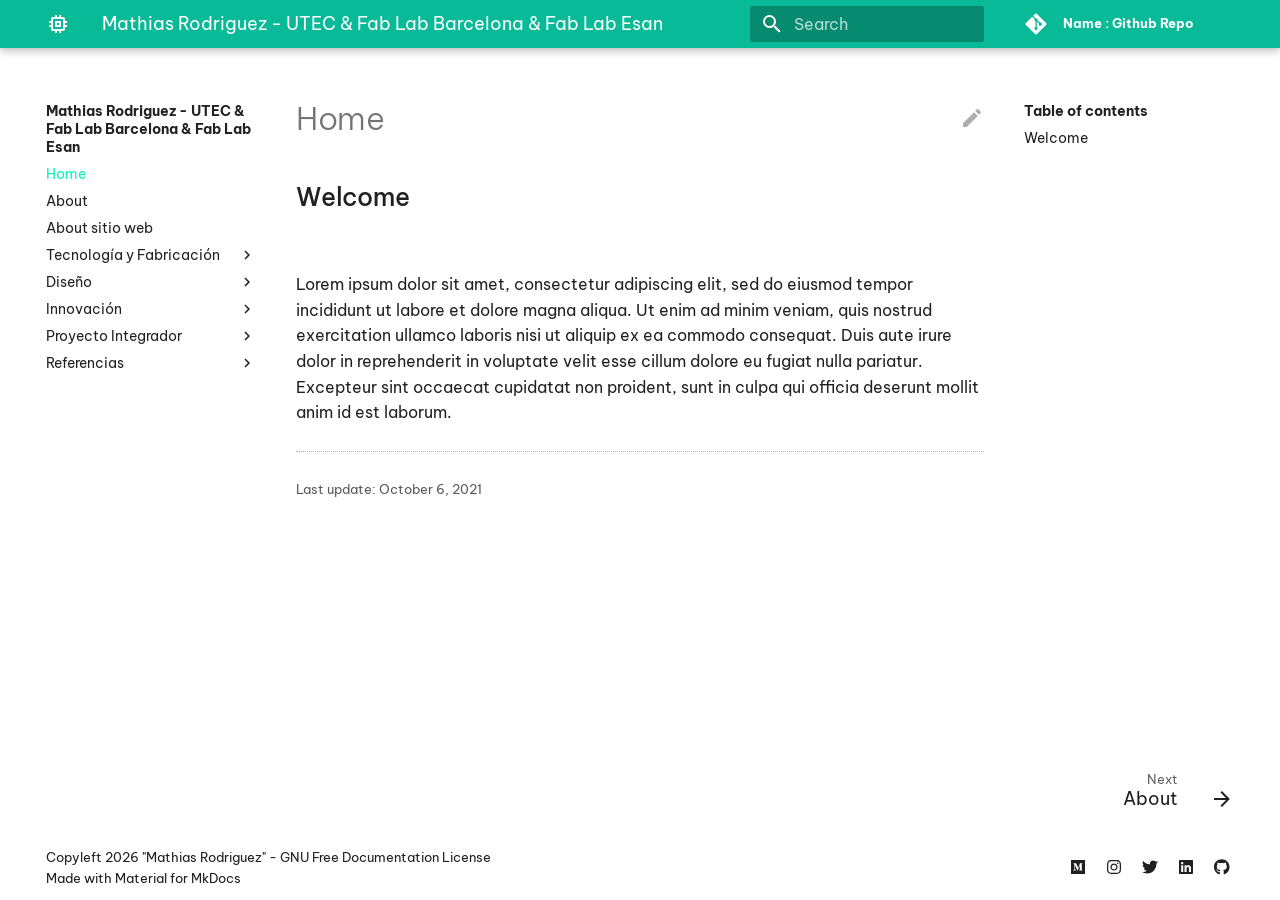
==== index.html @ 7b343b28 "Deployed 54b09b9 with MkDocs version: 1.6.1" ====
<!doctype html>
<html lang="en" class="no-js">
  <head>
    
      <meta charset="utf-8">
      <meta name="viewport" content="width=device-width,initial-scale=1">
      
        <meta name="description" content="Master in Design for Emergent Futures">
      
      
        <link rel="canonical" href="https://mathira.github.io/mathias-rodriguez/">
      
      
        <meta name="author" content="Mathias Rodriguez">
      
      <link rel="shortcut icon" href="images/favicon.svg">
      <meta name="generator" content="mkdocs-1.6.1, mkdocs-material-5.5.11">
    
    
      
        <title>Mathias Rodriguez - UTEC & Fab Lab Barcelona & Fab Lab Esan</title>
      
    
    
      <link rel="stylesheet" href="assets/stylesheets/main.860688db.min.css">
      
        <link rel="stylesheet" href="assets/stylesheets/palette.943997b5.min.css">
      
      
        
        
        <meta name="theme-color" content="">
      
    
    
    
      
        <link href="https://fonts.gstatic.com" rel="preconnect" crossorigin>
        <link rel="stylesheet" href="https://fonts.googleapis.com/css?family=Be+Vietnam:300,400,400i,700%7CCutive+Mono&display=fallback">
        <style>body,input{font-family:"Be Vietnam",-apple-system,BlinkMacSystemFont,Helvetica,Arial,sans-serif}code,kbd,pre{font-family:"Cutive Mono",SFMono-Regular,Consolas,Menlo,monospace}</style>
      
    
    
    
      <link rel="stylesheet" href="stylesheets/extra.css">
    
      <link rel="stylesheet" href="https://unpkg.com/material-components-web@latest/dist/material-components-web.min.css">
    
    
      
    
    
  </head>
  
  
    
    
    
    <body dir="ltr" data-md-color-scheme="" data-md-color-primary="custom" data-md-color-accent="purple">
  
    
    <input class="md-toggle" data-md-toggle="drawer" type="checkbox" id="__drawer" autocomplete="off">
    <input class="md-toggle" data-md-toggle="search" type="checkbox" id="__search" autocomplete="off">
    <label class="md-overlay" for="__drawer"></label>
    <div data-md-component="skip">
      
        
        <a href="#welcome" class="md-skip">
          Skip to content
        </a>
      
    </div>
    <div data-md-component="announce">
      
    </div>
    
      <header class="md-header" data-md-component="header">
  <nav class="md-header-nav md-grid" aria-label="Header">
    <a href="https://mathira.github.io/mathias-rodriguez/" title="Mathias Rodriguez - UTEC & Fab Lab Barcelona & Fab Lab Esan" class="md-header-nav__button md-logo" aria-label="Mathias Rodriguez - UTEC & Fab Lab Barcelona & Fab Lab Esan">
      
  
  <svg xmlns="http://www.w3.org/2000/svg" viewBox="0 0 24 24"><path d="M17 17H7V7h10m4 4V9h-2V7a2 2 0 00-2-2h-2V3h-2v2h-2V3H9v2H7c-1.11 0-2 .89-2 2v2H3v2h2v2H3v2h2v2a2 2 0 002 2h2v2h2v-2h2v2h2v-2h2a2 2 0 002-2v-2h2v-2h-2v-2m-6 2h-2v-2h2m2-2H9v6h6V9z"/></svg>

    </a>
    <label class="md-header-nav__button md-icon" for="__drawer">
      <svg xmlns="http://www.w3.org/2000/svg" viewBox="0 0 24 24"><path d="M3 6h18v2H3V6m0 5h18v2H3v-2m0 5h18v2H3v-2z"/></svg>
    </label>
    <div class="md-header-nav__title" data-md-component="header-title">
      
        <div class="md-header-nav__ellipsis">
          <span class="md-header-nav__topic md-ellipsis">
            Mathias Rodriguez - UTEC & Fab Lab Barcelona & Fab Lab Esan
          </span>
          <span class="md-header-nav__topic md-ellipsis">
            
              Home
            
          </span>
        </div>
      
    </div>
    
      <label class="md-header-nav__button md-icon" for="__search">
        <svg xmlns="http://www.w3.org/2000/svg" viewBox="0 0 24 24"><path d="M9.5 3A6.5 6.5 0 0116 9.5c0 1.61-.59 3.09-1.56 4.23l.27.27h.79l5 5-1.5 1.5-5-5v-.79l-.27-.27A6.516 6.516 0 019.5 16 6.5 6.5 0 013 9.5 6.5 6.5 0 019.5 3m0 2C7 5 5 7 5 9.5S7 14 9.5 14 14 12 14 9.5 12 5 9.5 5z"/></svg>
      </label>
      
<div class="md-search" data-md-component="search" role="dialog">
  <label class="md-search__overlay" for="__search"></label>
  <div class="md-search__inner" role="search">
    <form class="md-search__form" name="search">
      <input type="text" class="md-search__input" name="query" aria-label="Search" placeholder="Search" autocapitalize="off" autocorrect="off" autocomplete="off" spellcheck="false" data-md-component="search-query" data-md-state="active">
      <label class="md-search__icon md-icon" for="__search">
        <svg xmlns="http://www.w3.org/2000/svg" viewBox="0 0 24 24"><path d="M9.5 3A6.5 6.5 0 0116 9.5c0 1.61-.59 3.09-1.56 4.23l.27.27h.79l5 5-1.5 1.5-5-5v-.79l-.27-.27A6.516 6.516 0 019.5 16 6.5 6.5 0 013 9.5 6.5 6.5 0 019.5 3m0 2C7 5 5 7 5 9.5S7 14 9.5 14 14 12 14 9.5 12 5 9.5 5z"/></svg>
        <svg xmlns="http://www.w3.org/2000/svg" viewBox="0 0 24 24"><path d="M20 11v2H8l5.5 5.5-1.42 1.42L4.16 12l7.92-7.92L13.5 5.5 8 11h12z"/></svg>
      </label>
      <button type="reset" class="md-search__icon md-icon" aria-label="Clear" data-md-component="search-reset" tabindex="-1">
        <svg xmlns="http://www.w3.org/2000/svg" viewBox="0 0 24 24"><path d="M19 6.41L17.59 5 12 10.59 6.41 5 5 6.41 10.59 12 5 17.59 6.41 19 12 13.41 17.59 19 19 17.59 13.41 12 19 6.41z"/></svg>
      </button>
    </form>
    <div class="md-search__output">
      <div class="md-search__scrollwrap" data-md-scrollfix>
        <div class="md-search-result" data-md-component="search-result">
          <div class="md-search-result__meta">
            Initializing search
          </div>
          <ol class="md-search-result__list"></ol>
        </div>
      </div>
    </div>
  </div>
</div>
    
    
      <div class="md-header-nav__source">
        
<a href="https://github.com/mathira/mathias-rodriguez" title="Go to repository" class="md-source">
  <div class="md-source__icon md-icon">
    
    <svg xmlns="http://www.w3.org/2000/svg" viewBox="0 0 448 512"><path d="M439.55 236.05L244 40.45a28.87 28.87 0 00-40.81 0l-40.66 40.63 51.52 51.52c27.06-9.14 52.68 16.77 43.39 43.68l49.66 49.66c34.23-11.8 61.18 31 35.47 56.69-26.49 26.49-70.21-2.87-56-37.34L240.22 199v121.85c25.3 12.54 22.26 41.85 9.08 55a34.34 34.34 0 01-48.55 0c-17.57-17.6-11.07-46.91 11.25-56v-123c-20.8-8.51-24.6-30.74-18.64-45L142.57 101 8.45 235.14a28.86 28.86 0 000 40.81l195.61 195.6a28.86 28.86 0 0040.8 0l194.69-194.69a28.86 28.86 0 000-40.81z"/></svg>
  </div>
  <div class="md-source__repository">
    Name : Github Repo
  </div>
</a>
      </div>
    
  </nav>
</header>
    
    <div class="md-container" data-md-component="container">
      
        
      
      
        
      
      <main class="md-main" data-md-component="main">
        <div class="md-main__inner md-grid">
          
            
              <div class="md-sidebar md-sidebar--primary" data-md-component="navigation">
                <div class="md-sidebar__scrollwrap">
                  <div class="md-sidebar__inner">
                    <nav class="md-nav md-nav--primary" aria-label="Navigation" data-md-level="0">
  <label class="md-nav__title" for="__drawer">
    <a href="https://mathira.github.io/mathias-rodriguez/" title="Mathias Rodriguez - UTEC & Fab Lab Barcelona & Fab Lab Esan" class="md-nav__button md-logo" aria-label="Mathias Rodriguez - UTEC & Fab Lab Barcelona & Fab Lab Esan">
      
  
  <svg xmlns="http://www.w3.org/2000/svg" viewBox="0 0 24 24"><path d="M17 17H7V7h10m4 4V9h-2V7a2 2 0 00-2-2h-2V3h-2v2h-2V3H9v2H7c-1.11 0-2 .89-2 2v2H3v2h2v2H3v2h2v2a2 2 0 002 2h2v2h2v-2h2v2h2v-2h2a2 2 0 002-2v-2h2v-2h-2v-2m-6 2h-2v-2h2m2-2H9v6h6V9z"/></svg>

    </a>
    Mathias Rodriguez - UTEC & Fab Lab Barcelona & Fab Lab Esan
  </label>
  
    <div class="md-nav__source">
      
<a href="https://github.com/mathira/mathias-rodriguez" title="Go to repository" class="md-source">
  <div class="md-source__icon md-icon">
    
    <svg xmlns="http://www.w3.org/2000/svg" viewBox="0 0 448 512"><path d="M439.55 236.05L244 40.45a28.87 28.87 0 00-40.81 0l-40.66 40.63 51.52 51.52c27.06-9.14 52.68 16.77 43.39 43.68l49.66 49.66c34.23-11.8 61.18 31 35.47 56.69-26.49 26.49-70.21-2.87-56-37.34L240.22 199v121.85c25.3 12.54 22.26 41.85 9.08 55a34.34 34.34 0 01-48.55 0c-17.57-17.6-11.07-46.91 11.25-56v-123c-20.8-8.51-24.6-30.74-18.64-45L142.57 101 8.45 235.14a28.86 28.86 0 000 40.81l195.61 195.6a28.86 28.86 0 0040.8 0l194.69-194.69a28.86 28.86 0 000-40.81z"/></svg>
  </div>
  <div class="md-source__repository">
    Name : Github Repo
  </div>
</a>
    </div>
  
  <ul class="md-nav__list" data-md-scrollfix>
    
      
      
      

  


  <li class="md-nav__item md-nav__item--active">
    
    <input class="md-nav__toggle md-toggle" data-md-toggle="toc" type="checkbox" id="__toc">
    
    
      <label class="md-nav__link md-nav__link--active" for="__toc">
        Home
        <span class="md-nav__icon md-icon"></span>
      </label>
    
    <a href="." title="Home" class="md-nav__link md-nav__link--active">
      Home
    </a>
    
      
<nav class="md-nav md-nav--secondary" aria-label="Table of contents">
  
  
  
    <label class="md-nav__title" for="__toc">
      <span class="md-nav__icon md-icon"></span>
      Table of contents
    </label>
    <ul class="md-nav__list" data-md-scrollfix>
      
        <li class="md-nav__item">
  <a href="#welcome" class="md-nav__link">
    Welcome
  </a>
  
</li>
      
    </ul>
  
</nav>
    
  </li>

    
      
      
      


  <li class="md-nav__item">
    <a href="about/me/" title="About" class="md-nav__link">
      About
    </a>
  </li>

    
      
      
      


  <li class="md-nav__item">
    <a href="about%20sitio%20web/sitio%20web-mt01/" title="About sitio web" class="md-nav__link">
      About sitio web
    </a>
  </li>

    
      
      
      


  <li class="md-nav__item md-nav__item--nested">
    
      <input class="md-nav__toggle md-toggle" data-md-toggle="nav-4" type="checkbox" id="nav-4">
    
    <label class="md-nav__link" for="nav-4">
      Tecnología y Fabricación
      <span class="md-nav__icon md-icon"></span>
    </label>
    <nav class="md-nav" aria-label="Tecnología y Fabricación" data-md-level="1">
      <label class="md-nav__title" for="nav-4">
        <span class="md-nav__icon md-icon"></span>
        Tecnología y Fabricación
      </label>
      <ul class="md-nav__list" data-md-scrollfix>
        
        
          
          
          


  <li class="md-nav__item">
    <a href="tecnicos/mt02-03/" title="Bloque 1 MT02-MT03" class="md-nav__link">
      Bloque 1 MT02-MT03
    </a>
  </li>

        
      </ul>
    </nav>
  </li>

    
      
      
      


  <li class="md-nav__item md-nav__item--nested">
    
      <input class="md-nav__toggle md-toggle" data-md-toggle="nav-5" type="checkbox" id="nav-5">
    
    <label class="md-nav__link" for="nav-5">
      Diseño
      <span class="md-nav__icon md-icon"></span>
    </label>
    <nav class="md-nav" aria-label="Diseño" data-md-level="1">
      <label class="md-nav__title" for="nav-5">
        <span class="md-nav__icon md-icon"></span>
        Diseño
      </label>
      <ul class="md-nav__list" data-md-scrollfix>
        
        
          
          
          


  <li class="md-nav__item">
    <a href="diseno/md01/" title="Bloque 1 MD01" class="md-nav__link">
      Bloque 1 MD01
    </a>
  </li>

        
      </ul>
    </nav>
  </li>

    
      
      
      


  <li class="md-nav__item md-nav__item--nested">
    
      <input class="md-nav__toggle md-toggle" data-md-toggle="nav-6" type="checkbox" id="nav-6">
    
    <label class="md-nav__link" for="nav-6">
      Innovación
      <span class="md-nav__icon md-icon"></span>
    </label>
    <nav class="md-nav" aria-label="Innovación" data-md-level="1">
      <label class="md-nav__title" for="nav-6">
        <span class="md-nav__icon md-icon"></span>
        Innovación
      </label>
      <ul class="md-nav__list" data-md-scrollfix>
        
        
          
          
          


  <li class="md-nav__item">
    <a href="innovacion/mi01/" title="Bloque 1 MI01" class="md-nav__link">
      Bloque 1 MI01
    </a>
  </li>

        
      </ul>
    </nav>
  </li>

    
      
      
      


  <li class="md-nav__item md-nav__item--nested">
    
      <input class="md-nav__toggle md-toggle" data-md-toggle="nav-7" type="checkbox" id="nav-7">
    
    <label class="md-nav__link" for="nav-7">
      Proyecto Integrador
      <span class="md-nav__icon md-icon"></span>
    </label>
    <nav class="md-nav" aria-label="Proyecto Integrador" data-md-level="1">
      <label class="md-nav__title" for="nav-7">
        <span class="md-nav__icon md-icon"></span>
        Proyecto Integrador
      </label>
      <ul class="md-nav__list" data-md-scrollfix>
        
        
          
          
          


  <li class="md-nav__item">
    <a href="proyecto/proyecto/" title="Ideas Iniciales" class="md-nav__link">
      Ideas Iniciales
    </a>
  </li>

        
      </ul>
    </nav>
  </li>

    
      
      
      


  <li class="md-nav__item md-nav__item--nested">
    
      <input class="md-nav__toggle md-toggle" data-md-toggle="nav-8" type="checkbox" id="nav-8">
    
    <label class="md-nav__link" for="nav-8">
      Referencias
      <span class="md-nav__icon md-icon"></span>
    </label>
    <nav class="md-nav" aria-label="Referencias" data-md-level="1">
      <label class="md-nav__title" for="nav-8">
        <span class="md-nav__icon md-icon"></span>
        Referencias
      </label>
      <ul class="md-nav__list" data-md-scrollfix>
        
        
          
          
          


  <li class="md-nav__item">
    <a href="ref/web/" title="web" class="md-nav__link">
      web
    </a>
  </li>

        
      </ul>
    </nav>
  </li>

    
  </ul>
</nav>
                  </div>
                </div>
              </div>
            
            
              <div class="md-sidebar md-sidebar--secondary" data-md-component="toc">
                <div class="md-sidebar__scrollwrap">
                  <div class="md-sidebar__inner">
                    
<nav class="md-nav md-nav--secondary" aria-label="Table of contents">
  
  
  
    <label class="md-nav__title" for="__toc">
      <span class="md-nav__icon md-icon"></span>
      Table of contents
    </label>
    <ul class="md-nav__list" data-md-scrollfix>
      
        <li class="md-nav__item">
  <a href="#welcome" class="md-nav__link">
    Welcome
  </a>
  
</li>
      
    </ul>
  
</nav>
                  </div>
                </div>
              </div>
            
          
          <div class="md-content">
            <article class="md-content__inner md-typeset">
              
                
                  <a href="https://github.com/mathira/mathias-rodriguez/edit/master/docs/index.md" title="Edit this page" class="md-content__button md-icon">
                    <svg xmlns="http://www.w3.org/2000/svg" viewBox="0 0 24 24"><path d="M20.71 7.04c.39-.39.39-1.04 0-1.41l-2.34-2.34c-.37-.39-1.02-.39-1.41 0l-1.84 1.83 3.75 3.75M3 17.25V21h3.75L17.81 9.93l-3.75-3.75L3 17.25z"/></svg>
                  </a>
                
                
                  
                
                
                  <h1>Home</h1>
                
                <h2 id="welcome">Welcome<a class="headerlink" href="#welcome" title="Permanent link">&para;</a></h2>
<p><img alt="" src="../images/perezoso.jpg" /></p>
<p>Lorem ipsum dolor sit amet, consectetur adipiscing elit, sed do eiusmod tempor incididunt ut labore et dolore magna aliqua. Ut enim ad minim veniam, quis nostrud exercitation ullamco laboris nisi ut aliquip ex ea commodo consequat. Duis aute irure dolor in reprehenderit in voluptate velit esse cillum dolore eu fugiat nulla pariatur. Excepteur sint occaecat cupidatat non proident, sunt in culpa qui officia deserunt mollit anim id est laborum.</p>
                
                  
                    

<hr>
<div class="md-source-date">
  <small>
    
      Last update: <span class="git-revision-date-localized-plugin git-revision-date-localized-plugin-date" title="October 6, 2021 10:36:14 UTC">October 6, 2021</span>
    
  </small>
</div>
                  
                
              
              
                


              
            </article>
          </div>
        </div>
      </main>
      
        
<footer class="md-footer">
  
    <div class="md-footer-nav">
      <nav class="md-footer-nav__inner md-grid" aria-label="Footer">
        
        
          <a href="about/me/" title="About" class="md-footer-nav__link md-footer-nav__link--next" rel="next">
            <div class="md-footer-nav__title">
              <div class="md-ellipsis">
                <span class="md-footer-nav__direction">
                  Next
                </span>
                About
              </div>
            </div>
            <div class="md-footer-nav__button md-icon">
              <svg xmlns="http://www.w3.org/2000/svg" viewBox="0 0 24 24"><path d="M4 11v2h12l-5.5 5.5 1.42 1.42L19.84 12l-7.92-7.92L10.5 5.5 16 11H4z"/></svg>
            </div>
          </a>
        
      </nav>
    </div>
  
  <div class="md-footer-meta md-typeset">
    <div class="md-footer-meta__inner md-grid">
      <div class="md-footer-copyright">
        
          <div class="md-footer-copyright__highlight">
            Copyleft 2026 "Mathias Rodriguez" - GNU Free Documentation License
          </div>
        
        Made with
        <a href="https://squidfunk.github.io/mkdocs-material/" target="_blank" rel="noopener">
          Material for MkDocs
        </a>
      </div>
      
  <div class="md-footer-social">
    
      
      
        
        
      
      <a href="https://medium.com/" target="_blank" rel="noopener" title="medium.com" class="md-footer-social__link">
        <svg xmlns="http://www.w3.org/2000/svg" viewBox="0 0 448 512"><path d="M0 32v448h448V32H0zm372.2 106.1l-24 23c-2.1 1.6-3.1 4.2-2.7 6.7v169.3c-.4 2.6.6 5.2 2.7 6.7l23.5 23v5.1h-118V367l24.3-23.6c2.4-2.4 2.4-3.1 2.4-6.7V199.8l-67.6 171.6h-9.1L125 199.8v115c-.7 4.8 1 9.7 4.4 13.2l31.6 38.3v5.1H71.2v-5.1l31.6-38.3c3.4-3.5 4.9-8.4 4.1-13.2v-133c.4-3.7-1-7.3-3.8-9.8L75 138.1V133h87.3l67.4 148L289 133.1h83.2v5z"/></svg>
      </a>
    
      
      
        
        
      
      <a href="https://instagram.com/" target="_blank" rel="noopener" title="instagram.com" class="md-footer-social__link">
        <svg xmlns="http://www.w3.org/2000/svg" viewBox="0 0 448 512"><path d="M224.1 141c-63.6 0-114.9 51.3-114.9 114.9s51.3 114.9 114.9 114.9S339 319.5 339 255.9 287.7 141 224.1 141zm0 189.6c-41.1 0-74.7-33.5-74.7-74.7s33.5-74.7 74.7-74.7 74.7 33.5 74.7 74.7-33.6 74.7-74.7 74.7zm146.4-194.3c0 14.9-12 26.8-26.8 26.8-14.9 0-26.8-12-26.8-26.8s12-26.8 26.8-26.8 26.8 12 26.8 26.8zm76.1 27.2c-1.7-35.9-9.9-67.7-36.2-93.9-26.2-26.2-58-34.4-93.9-36.2-37-2.1-147.9-2.1-184.9 0-35.8 1.7-67.6 9.9-93.9 36.1s-34.4 58-36.2 93.9c-2.1 37-2.1 147.9 0 184.9 1.7 35.9 9.9 67.7 36.2 93.9s58 34.4 93.9 36.2c37 2.1 147.9 2.1 184.9 0 35.9-1.7 67.7-9.9 93.9-36.2 26.2-26.2 34.4-58 36.2-93.9 2.1-37 2.1-147.8 0-184.8zM398.8 388c-7.8 19.6-22.9 34.7-42.6 42.6-29.5 11.7-99.5 9-132.1 9s-102.7 2.6-132.1-9c-19.6-7.8-34.7-22.9-42.6-42.6-11.7-29.5-9-99.5-9-132.1s-2.6-102.7 9-132.1c7.8-19.6 22.9-34.7 42.6-42.6 29.5-11.7 99.5-9 132.1-9s102.7-2.6 132.1 9c19.6 7.8 34.7 22.9 42.6 42.6 11.7 29.5 9 99.5 9 132.1s2.7 102.7-9 132.1z"/></svg>
      </a>
    
      
      
        
        
      
      <a href="https://twitter.com/" target="_blank" rel="noopener" title="twitter.com" class="md-footer-social__link">
        <svg xmlns="http://www.w3.org/2000/svg" viewBox="0 0 512 512"><path d="M459.37 151.716c.325 4.548.325 9.097.325 13.645 0 138.72-105.583 298.558-298.558 298.558-59.452 0-114.68-17.219-161.137-47.106 8.447.974 16.568 1.299 25.34 1.299 49.055 0 94.213-16.568 130.274-44.832-46.132-.975-84.792-31.188-98.112-72.772 6.498.974 12.995 1.624 19.818 1.624 9.421 0 18.843-1.3 27.614-3.573-48.081-9.747-84.143-51.98-84.143-102.985v-1.299c13.969 7.797 30.214 12.67 47.431 13.319-28.264-18.843-46.781-51.005-46.781-87.391 0-19.492 5.197-37.36 14.294-52.954 51.655 63.675 129.3 105.258 216.365 109.807-1.624-7.797-2.599-15.918-2.599-24.04 0-57.828 46.782-104.934 104.934-104.934 30.213 0 57.502 12.67 76.67 33.137 23.715-4.548 46.456-13.32 66.599-25.34-7.798 24.366-24.366 44.833-46.132 57.827 21.117-2.273 41.584-8.122 60.426-16.243-14.292 20.791-32.161 39.308-52.628 54.253z"/></svg>
      </a>
    
      
      
        
        
      
      <a href="https://www.linkedin.com/in/" target="_blank" rel="noopener" title="www.linkedin.com" class="md-footer-social__link">
        <svg xmlns="http://www.w3.org/2000/svg" viewBox="0 0 448 512"><path d="M416 32H31.9C14.3 32 0 46.5 0 64.3v383.4C0 465.5 14.3 480 31.9 480H416c17.6 0 32-14.5 32-32.3V64.3c0-17.8-14.4-32.3-32-32.3zM135.4 416H69V202.2h66.5V416zm-33.2-243c-21.3 0-38.5-17.3-38.5-38.5S80.9 96 102.2 96c21.2 0 38.5 17.3 38.5 38.5 0 21.3-17.2 38.5-38.5 38.5zm282.1 243h-66.4V312c0-24.8-.5-56.7-34.5-56.7-34.6 0-39.9 27-39.9 54.9V416h-66.4V202.2h63.7v29.2h.9c8.9-16.8 30.6-34.5 62.9-34.5 67.2 0 79.7 44.3 79.7 101.9V416z"/></svg>
      </a>
    
      
      
        
        
      
      <a href="https://github.com/" target="_blank" rel="noopener" title="github.com" class="md-footer-social__link">
        <svg xmlns="http://www.w3.org/2000/svg" viewBox="0 0 496 512"><path d="M165.9 397.4c0 2-2.3 3.6-5.2 3.6-3.3.3-5.6-1.3-5.6-3.6 0-2 2.3-3.6 5.2-3.6 3-.3 5.6 1.3 5.6 3.6zm-31.1-4.5c-.7 2 1.3 4.3 4.3 4.9 2.6 1 5.6 0 6.2-2s-1.3-4.3-4.3-5.2c-2.6-.7-5.5.3-6.2 2.3zm44.2-1.7c-2.9.7-4.9 2.6-4.6 4.9.3 2 2.9 3.3 5.9 2.6 2.9-.7 4.9-2.6 4.6-4.6-.3-1.9-3-3.2-5.9-2.9zM244.8 8C106.1 8 0 113.3 0 252c0 110.9 69.8 205.8 169.5 239.2 12.8 2.3 17.3-5.6 17.3-12.1 0-6.2-.3-40.4-.3-61.4 0 0-70 15-84.7-29.8 0 0-11.4-29.1-27.8-36.6 0 0-22.9-15.7 1.6-15.4 0 0 24.9 2 38.6 25.8 21.9 38.6 58.6 27.5 72.9 20.9 2.3-16 8.8-27.1 16-33.7-55.9-6.2-112.3-14.3-112.3-110.5 0-27.5 7.6-41.3 23.6-58.9-2.6-6.5-11.1-33.3 2.6-67.9 20.9-6.5 69 27 69 27 20-5.6 41.5-8.5 62.8-8.5s42.8 2.9 62.8 8.5c0 0 48.1-33.6 69-27 13.7 34.7 5.2 61.4 2.6 67.9 16 17.7 25.8 31.5 25.8 58.9 0 96.5-58.9 104.2-114.8 110.5 9.2 7.9 17 22.9 17 46.4 0 33.7-.3 75.4-.3 83.6 0 6.5 4.6 14.4 17.3 12.1C428.2 457.8 496 362.9 496 252 496 113.3 383.5 8 244.8 8zM97.2 352.9c-1.3 1-1 3.3.7 5.2 1.6 1.6 3.9 2.3 5.2 1 1.3-1 1-3.3-.7-5.2-1.6-1.6-3.9-2.3-5.2-1zm-10.8-8.1c-.7 1.3.3 2.9 2.3 3.9 1.6 1 3.6.7 4.3-.7.7-1.3-.3-2.9-2.3-3.9-2-.6-3.6-.3-4.3.7zm32.4 35.6c-1.6 1.3-1 4.3 1.3 6.2 2.3 2.3 5.2 2.6 6.5 1 1.3-1.3.7-4.3-1.3-6.2-2.2-2.3-5.2-2.6-6.5-1zm-11.4-14.7c-1.6 1-1.6 3.6 0 5.9 1.6 2.3 4.3 3.3 5.6 2.3 1.6-1.3 1.6-3.9 0-6.2-1.4-2.3-4-3.3-5.6-2z"/></svg>
      </a>
    
  </div>

    </div>
  </div>
</footer>
      
    </div>
    
      <script src="assets/javascripts/vendor.df0def68.min.js"></script>
      <script src="assets/javascripts/bundle.ba57d267.min.js"></script><script id="__lang" type="application/json">{"clipboard.copied": "Copied to clipboard", "clipboard.copy": "Copy to clipboard", "search.config.lang": "en", "search.config.pipeline": "trimmer, stopWordFilter", "search.config.separator": "[\\s\\-]+", "search.result.none": "No matching documents", "search.result.one": "1 matching document", "search.result.other": "# matching documents", "search.result.placeholder": "Type to start searching"}</script>
      
      <script>
        app = initialize({
          base: ".",
          features: ["instant", "navigation.expand", "navigation.indexes", "navigation.instant", "navigation.tabs", "navigation.tabs.sticky", "navigation.top", "navigation.tracking"],
          search: Object.assign({
            worker: "assets/javascripts/worker/search.5eca75d3.min.js"
          }, typeof search !== "undefined" && search)
        })
      </script>
      
    
  </body>
</html>
---- assets/stylesheets/main.860688db.min.css ----
html{box-sizing:border-box}*,*::before,*::after{box-sizing:inherit}html{-webkit-text-size-adjust:none;-moz-text-size-adjust:none;-ms-text-size-adjust:none;text-size-adjust:none}body{margin:0}hr{box-sizing:content-box;overflow:visible}a,button,label,input{-webkit-tap-highlight-color:transparent}a{color:inherit;text-decoration:none}small{font-size:80%}sub,sup{line-height:1em}img{border-style:none}table{border-collapse:separate;border-spacing:0}td,th{font-weight:normal;vertical-align:top}button{margin:0;padding:0;font-size:inherit;background:transparent;border:0}input{border:0;outline:none}:root{--md-default-fg-color: hsla(0, 0%, 0%, 0.87);--md-default-fg-color--light: hsla(0, 0%, 0%, 0.54);--md-default-fg-color--lighter: hsla(0, 0%, 0%, 0.32);--md-default-fg-color--lightest: hsla(0, 0%, 0%, 0.07);--md-default-bg-color: hsla(0, 0%, 100%, 1);--md-default-bg-color--light: hsla(0, 0%, 100%, 0.7);--md-default-bg-color--lighter: hsla(0, 0%, 100%, 0.3);--md-default-bg-color--lightest: hsla(0, 0%, 100%, 0.12);--md-primary-fg-color: hsla(231, 48%, 48%, 1);--md-primary-fg-color--light: hsla(230, 44%, 64%, 1);--md-primary-fg-color--dark: hsla(232, 54%, 41%, 1);--md-primary-bg-color: hsla(0, 0%, 100%, 1);--md-primary-bg-color--light: hsla(0, 0%, 100%, 0.7);--md-accent-fg-color: hsla(231, 99%, 66%, 1);--md-accent-fg-color--transparent: hsla(231, 99%, 66%, 0.1);--md-accent-bg-color: hsla(0, 0%, 100%, 1);--md-accent-bg-color--light: hsla(0, 0%, 100%, 0.7)}:root>*{--md-code-fg-color: hsla(200, 18%, 26%, 1);--md-code-bg-color: hsla(0, 0%, 96%, 1);--md-code-hl-color: hsla(60, 100%, 50%, 0.5);--md-code-hl-number-color: hsla(0, 67%, 50%, 1);--md-code-hl-special-color: hsla(340, 83%, 47%, 1);--md-code-hl-function-color: hsla(291, 45%, 50%, 1);--md-code-hl-constant-color: hsla(250, 63%, 60%, 1);--md-code-hl-keyword-color: hsla(219, 54%, 51%, 1);--md-code-hl-string-color: hsla(150, 63%, 30%, 1);--md-code-hl-name-color: var(--md-code-fg-color);--md-code-hl-operator-color: var(--md-default-fg-color--light);--md-code-hl-punctuation-color: var(--md-default-fg-color--light);--md-code-hl-comment-color: var(--md-default-fg-color--light);--md-code-hl-generic-color: var(--md-default-fg-color--light);--md-code-hl-variable-color: var(--md-default-fg-color--light);--md-typeset-color: var(--md-default-fg-color);--md-typeset-a-color: var(--md-primary-fg-color);--md-typeset-mark-color: hsla(60, 100%, 50%, 0.5);--md-typeset-del-color: hsla(6, 90%, 60%, 0.15);--md-typeset-ins-color: hsla(150, 90%, 44%, 0.15);--md-typeset-kbd-color: hsla(0, 0%, 98%, 1);--md-typeset-kbd-accent-color: hsla(0, 100%, 100%, 1);--md-typeset-kbd-border-color: hsla(0, 0%, 72%, 1);--md-admonition-fg-color: var(--md-default-fg-color);--md-admonition-bg-color: var(--md-default-bg-color);--md-footer-fg-color: hsla(0, 0%, 100%, 1);--md-footer-fg-color--light: hsla(0, 0%, 100%, 0.7);--md-footer-fg-color--lighter: hsla(0, 0%, 100%, 0.3);--md-footer-bg-color: hsla(0, 0%, 0%, 0.87);--md-footer-bg-color--dark: hsla(0, 0%, 0%, 0.32)}.md-icon svg{display:block;width:1.2rem;height:1.2rem;margin:0 auto;fill:currentColor}body{-webkit-font-smoothing:antialiased;-moz-osx-font-smoothing:grayscale}body,input{color:var(--md-typeset-color);font-feature-settings:"kern","liga";font-family:-apple-system,BlinkMacSystemFont,Helvetica,Arial,sans-serif}code,pre,kbd{color:var(--md-typeset-color);font-feature-settings:"kern";font-family:SFMono-Regular,Consolas,Menlo,monospace}:root{--md-typeset-table--ascending: url('data:image/svg+xml;charset=utf-8,<svg xmlns="http://www.w3.org/2000/svg" viewBox="0 0 24 24"><path d="M11 4h2v12l5.5-5.5 1.42 1.42L12 19.84l-7.92-7.92L5.5 10.5 11 16V4z"/></svg>');--md-typeset-table--descending: url('data:image/svg+xml;charset=utf-8,<svg xmlns="http://www.w3.org/2000/svg" viewBox="0 0 24 24"><path d="M13 20h-2V8l-5.5 5.5-1.42-1.42L12 4.16l7.92 7.92-1.42 1.42L13 8v12z"/></svg>')}.md-typeset{font-size:.8rem;line-height:1.6;-webkit-print-color-adjust:exact;color-adjust:exact}@media print{.md-typeset{font-size:.68rem}}.md-typeset p,.md-typeset ul,.md-typeset ol,.md-typeset blockquote{margin:1em 0}.md-typeset h1{margin:0 0 1.25em;color:var(--md-default-fg-color--light);font-weight:300;font-size:2em;line-height:1.3;letter-spacing:-0.01em}.md-typeset h2{margin:1.6em 0 .64em;font-weight:300;font-size:1.5625em;line-height:1.4;letter-spacing:-0.01em}.md-typeset h3{margin:1.6em 0 .8em;font-weight:400;font-size:1.25em;line-height:1.5;letter-spacing:-0.01em}.md-typeset h2+h3{margin-top:.8em}.md-typeset h4{margin:1em 0;font-weight:700;letter-spacing:-0.01em}.md-typeset h5,.md-typeset h6{margin:1.25em 0;color:var(--md-default-fg-color--light);font-weight:700;font-size:.8em;letter-spacing:-0.01em}.md-typeset h5{text-transform:uppercase}.md-typeset hr{margin:1.5em 0;border-bottom:.05rem dotted var(--md-default-fg-color--lighter)}.md-typeset a{color:var(--md-typeset-a-color);word-break:break-word}.md-typeset a,.md-typeset a::before{transition:color 125ms}.md-typeset a:focus,.md-typeset a:hover{color:var(--md-accent-fg-color)}.md-typeset code,.md-typeset pre,.md-typeset kbd{color:var(--md-code-fg-color);direction:ltr}@media print{.md-typeset code,.md-typeset pre,.md-typeset kbd{white-space:pre-wrap}}.md-typeset code{padding:0 .2941176471em;font-size:.85em;word-break:break-word;background-color:var(--md-code-bg-color);border-radius:.1rem;-webkit-box-decoration-break:clone;box-decoration-break:clone}.md-typeset h1 code,.md-typeset h2 code,.md-typeset h3 code,.md-typeset h4 code,.md-typeset h5 code,.md-typeset h6 code{margin:initial;padding:initial;background-color:transparent;box-shadow:none}.md-typeset a>code{color:currentColor}.md-typeset pre{position:relative;margin:1em 0;line-height:1.4}.md-typeset pre>code{display:block;margin:0;padding:.7720588235em 1.1764705882em;overflow:auto;word-break:normal;box-shadow:none;-webkit-box-decoration-break:slice;box-decoration-break:slice;touch-action:auto;scrollbar-width:thin;scrollbar-color:var(--md-default-fg-color--lighter) transparent}.md-typeset pre>code:hover{scrollbar-color:var(--md-accent-fg-color) transparent}.md-typeset pre>code::-webkit-scrollbar{width:.2rem;height:.2rem}.md-typeset pre>code::-webkit-scrollbar-thumb{background-color:var(--md-default-fg-color--lighter)}.md-typeset pre>code::-webkit-scrollbar-thumb:hover{background-color:var(--md-accent-fg-color)}@media screen and (max-width: 44.9375em){.md-typeset>pre{margin:1em -0.8rem}.md-typeset>pre code{border-radius:0}}.md-typeset kbd{display:inline-block;padding:0 .6666666667em;color:var(--md-default-fg-color);font-size:.75em;vertical-align:text-top;word-break:break-word;background-color:var(--md-typeset-kbd-color);border-radius:.1rem;box-shadow:0 .1rem 0 .05rem var(--md-typeset-kbd-border-color),0 .1rem 0 var(--md-typeset-kbd-border-color),0 -0.1rem .2rem var(--md-typeset-kbd-accent-color) inset}.md-typeset mark{color:inherit;word-break:break-word;background-color:var(--md-typeset-mark-color);-webkit-box-decoration-break:clone;box-decoration-break:clone}.md-typeset abbr{text-decoration:none;border-bottom:.05rem dotted var(--md-default-fg-color--light);cursor:help}.md-typeset small{opacity:.75}.md-typeset sup,.md-typeset sub{margin-left:.078125em}[dir=rtl] .md-typeset sup,[dir=rtl] .md-typeset sub{margin-right:.078125em;margin-left:initial}.md-typeset blockquote{padding-left:.6rem;color:var(--md-default-fg-color--light);border-left:.2rem solid var(--md-default-fg-color--lighter)}[dir=rtl] .md-typeset blockquote{padding-right:.6rem;padding-left:initial;border-right:.2rem solid var(--md-default-fg-color--lighter);border-left:initial}.md-typeset ul{list-style-type:disc}.md-typeset ul,.md-typeset ol{margin-left:.625em;padding:0}[dir=rtl] .md-typeset ul,[dir=rtl] .md-typeset ol{margin-right:.625em;margin-left:initial}.md-typeset ul ol,.md-typeset ol ol{list-style-type:lower-alpha}.md-typeset ul ol ol,.md-typeset ol ol ol{list-style-type:lower-roman}.md-typeset ul li,.md-typeset ol li{margin-bottom:.5em;margin-left:1.25em}[dir=rtl] .md-typeset ul li,[dir=rtl] .md-typeset ol li{margin-right:1.25em;margin-left:initial}.md-typeset ul li p,.md-typeset ul li blockquote,.md-typeset ol li p,.md-typeset ol li blockquote{margin:.5em 0}.md-typeset ul li:last-child,.md-typeset ol li:last-child{margin-bottom:0}.md-typeset ul li ul,.md-typeset ul li ol,.md-typeset ol li ul,.md-typeset ol li ol{margin:.5em 0 .5em .625em}[dir=rtl] .md-typeset ul li ul,[dir=rtl] .md-typeset ul li ol,[dir=rtl] .md-typeset ol li ul,[dir=rtl] .md-typeset ol li ol{margin-right:.625em;margin-left:initial}.md-typeset dd{margin:1em 0 1.5em 1.875em}[dir=rtl] .md-typeset dd{margin-right:1.875em;margin-left:initial}.md-typeset img,.md-typeset svg{max-width:100%;height:auto}.md-typeset img[align=left],.md-typeset svg[align=left]{margin:1em;margin-left:0}.md-typeset img[align=right],.md-typeset svg[align=right]{margin:1em;margin-right:0}.md-typeset img[align]:only-child,.md-typeset svg[align]:only-child{margin-top:0}.md-typeset figure{width:-webkit-fit-content;width:-moz-fit-content;width:fit-content;max-width:100%;margin:0 auto;text-align:center}.md-typeset figcaption{max-width:24rem;margin:.5em auto;font-style:italic}.md-typeset iframe{max-width:100%}.md-typeset table:not([class]){display:inline-block;max-width:100%;overflow:auto;font-size:.64rem;background:var(--md-default-bg-color);border-radius:.1rem;box-shadow:0 .2rem .5rem rgba(0,0,0,.05),0 0 .05rem rgba(0,0,0,.1);touch-action:auto}.md-typeset table:not([class])+*{margin-top:1.5em}.md-typeset table:not([class]) th>*:first-child,.md-typeset table:not([class]) td>*:first-child{margin-top:0}.md-typeset table:not([class]) th>*:last-child,.md-typeset table:not([class]) td>*:last-child{margin-bottom:0}.md-typeset table:not([class]) th:not([align]),.md-typeset table:not([class]) td:not([align]){text-align:left}[dir=rtl] .md-typeset table:not([class]) th:not([align]),[dir=rtl] .md-typeset table:not([class]) td:not([align]){text-align:right}.md-typeset table:not([class]) th{min-width:5rem;padding:.9375em 1.25em;color:var(--md-default-bg-color);vertical-align:top;background-color:var(--md-default-fg-color--light)}.md-typeset table:not([class]) th a{color:inherit}.md-typeset table:not([class]) td{padding:.9375em 1.25em;vertical-align:top;border-top:.05rem solid var(--md-default-fg-color--lightest)}.md-typeset table:not([class]) tr{transition:background-color 125ms}.md-typeset table:not([class]) tr:hover{background-color:rgba(0,0,0,.035);box-shadow:0 .05rem 0 var(--md-default-bg-color) inset}.md-typeset table:not([class]) tr:first-child td{border-top:0}.md-typeset table:not([class]) a{word-break:normal}.md-typeset table th[role=columnheader]{cursor:pointer}.md-typeset table th[role=columnheader]::after{display:inline-block;width:1.2em;height:1.2em;margin-left:.5em;vertical-align:sub;-webkit-mask-repeat:no-repeat;mask-repeat:no-repeat;content:" "}.md-typeset table th[role=columnheader][aria-sort=ascending]::after{background-color:currentColor;-webkit-mask-image:var(--md-typeset-table--ascending);mask-image:var(--md-typeset-table--ascending)}.md-typeset table th[role=columnheader][aria-sort=descending]::after{background-color:currentColor;-webkit-mask-image:var(--md-typeset-table--descending);mask-image:var(--md-typeset-table--descending)}.md-typeset__scrollwrap{margin:1em -0.8rem;overflow-x:auto;touch-action:auto}.md-typeset__table{display:inline-block;margin-bottom:.5em;padding:0 .8rem}.md-typeset__table table{display:table;width:100%;margin:0;overflow:hidden}html{height:100%;overflow-x:hidden;font-size:125%}@media screen and (min-width: 100em){html{font-size:137.5%}}@media screen and (min-width: 125em){html{font-size:150%}}body{position:relative;display:flex;flex-direction:column;width:100%;min-height:100%;font-size:.5rem;background-color:var(--md-default-bg-color)}@media screen and (max-width: 59.9375em){body[data-md-state=lock]{position:fixed}}@media print{body{display:block}}hr{display:block;height:.05rem;padding:0;border:0}.md-grid{max-width:61rem;margin-right:auto;margin-left:auto}.md-container{display:flex;flex-direction:column;flex-grow:1}@media print{.md-container{display:block}}.md-main{flex-grow:1}.md-main__inner{display:flex;height:100%;margin-top:1.5rem}.md-ellipsis{display:block;overflow:hidden;white-space:nowrap;text-overflow:ellipsis}.md-toggle{display:none}.md-overlay{position:fixed;top:0;z-index:3;width:0;height:0;background-color:rgba(0,0,0,.54);opacity:0;transition:width 0ms 250ms,height 0ms 250ms,opacity 250ms}@media screen and (max-width: 76.1875em){[data-md-toggle=drawer]:checked~.md-overlay{width:100%;height:100%;opacity:1;transition:width 0ms,height 0ms,opacity 250ms}}.md-skip{position:fixed;z-index:-1;margin:.5rem;padding:.3rem .5rem;color:var(--md-default-bg-color);font-size:.64rem;background-color:var(--md-default-fg-color);border-radius:.1rem;transform:translateY(0.4rem);opacity:0}.md-skip:focus{z-index:10;transform:translateY(0);opacity:1;transition:transform 250ms cubic-bezier(0.4, 0, 0.2, 1),opacity 175ms 75ms}@page{margin:25mm}.md-announce{overflow:auto;background-color:var(--md-footer-bg-color)}.md-announce__inner{margin:.6rem auto;padding:0 .8rem;color:var(--md-footer-fg-color);font-size:.7rem}@media print{.md-announce{display:none}}.md-typeset .md-button{display:inline-block;padding:.625em 2em;color:var(--md-primary-fg-color);font-weight:700;border:.1rem solid currentColor;border-radius:.1rem;transition:color 125ms,background-color 125ms,border-color 125ms}.md-typeset .md-button--primary{color:var(--md-primary-bg-color);background-color:var(--md-primary-fg-color);border-color:var(--md-primary-fg-color)}.md-typeset .md-button:focus,.md-typeset .md-button:hover{color:var(--md-accent-bg-color);background-color:var(--md-accent-fg-color);border-color:var(--md-accent-fg-color)}.md-clipboard{position:absolute;top:.5em;right:.5em;z-index:1;width:1.5em;height:1.5em;color:var(--md-default-fg-color--lightest);border-radius:.1rem;cursor:pointer;transition:color 125ms}@media print{.md-clipboard{display:none}}.md-clipboard svg{width:1.125em;height:1.125em}pre:hover .md-clipboard{color:var(--md-default-fg-color--light)}pre .md-clipboard:focus,pre .md-clipboard:hover{color:var(--md-accent-fg-color)}.md-content{flex:1;max-width:100%}@media screen and (min-width: 60em)and (max-width: 76.1875em){.md-content{max-width:calc(100% - 12.1rem)}}@media screen and (min-width: 76.25em){.md-content{max-width:calc(100% - 12.1rem * 2)}}.md-content__inner{margin:0 .8rem 1.2rem;padding-top:.6rem}@media screen and (min-width: 76.25em){.md-content__inner{margin-right:1.2rem;margin-left:1.2rem}}.md-content__inner::before{display:block;height:.4rem;content:""}.md-content__inner>:last-child{margin-bottom:0}.md-content__button{float:right;margin:.4rem 0;margin-left:.4rem;padding:0}[dir=rtl] .md-content__button{float:left;margin-right:.4rem;margin-left:initial}[dir=rtl] .md-content__button svg{transform:scaleX(-1)}.md-typeset .md-content__button{color:var(--md-default-fg-color--lighter)}.md-content__button svg{display:inline;vertical-align:top}@media print{.md-content__button{display:none}}.md-dialog{box-shadow:0 2px 2px 0 rgba(0,0,0,.14),0 1px 5px 0 rgba(0,0,0,.12),0 3px 1px -2px rgba(0,0,0,.2);position:fixed;right:.8rem;bottom:.8rem;left:initial;z-index:2;display:block;min-width:11.1rem;padding:.4rem .6rem;color:var(--md-default-bg-color);font-size:.7rem;background:var(--md-default-fg-color);border:none;border-radius:.1rem;transform:translateY(100%);opacity:0;transition:transform 0ms 400ms,opacity 400ms}[dir=rtl] .md-dialog{right:initial;left:.8rem}.md-dialog[data-md-state=open]{transform:translateY(0);opacity:1;transition:transform 400ms cubic-bezier(0.075, 0.85, 0.175, 1),opacity 400ms}@media print{.md-dialog{display:none}}.md-header{position:-webkit-sticky;position:sticky;top:0;right:0;left:0;z-index:2;height:2.4rem;color:var(--md-primary-bg-color);background-color:var(--md-primary-fg-color);box-shadow:0 0 .2rem rgba(0,0,0,0),0 .2rem .4rem rgba(0,0,0,0);transition:color 250ms,background-color 250ms}.no-js .md-header{box-shadow:none;transition:none}.md-header[data-md-state=shadow]{box-shadow:0 0 .2rem rgba(0,0,0,.1),0 .2rem .4rem rgba(0,0,0,.2);transition:color 250ms,background-color 250ms,box-shadow 250ms}@media print{.md-header{display:none}}.md-header-nav{display:flex;padding:0 .2rem}.md-header-nav__button{position:relative;z-index:1;display:block;margin:.2rem;padding:.4rem;cursor:pointer;transition:opacity 250ms}[dir=rtl] .md-header-nav__button svg{transform:scaleX(-1)}.md-header-nav__button:focus,.md-header-nav__button:hover{opacity:.7}.md-header-nav__button.md-logo{margin:.2rem;padding:.4rem}.md-header-nav__button.md-logo img,.md-header-nav__button.md-logo svg{display:block;width:1.2rem;height:1.2rem;fill:currentColor}.no-js .md-header-nav__button[for=__search]{display:none}@media screen and (min-width: 60em){.md-header-nav__button[for=__search]{display:none}}@media screen and (max-width: 76.1875em){.md-header-nav__button.md-logo{display:none}}@media screen and (min-width: 76.25em){.md-header-nav__button[for=__drawer]{display:none}}.md-header-nav__topic{position:absolute;width:100%;transition:transform 400ms cubic-bezier(0.1, 0.7, 0.1, 1),opacity 150ms}.md-header-nav__topic+.md-header-nav__topic{z-index:-1;transform:translateX(1.25rem);opacity:0;transition:transform 400ms cubic-bezier(1, 0.7, 0.1, 0.1),opacity 150ms;pointer-events:none}[dir=rtl] .md-header-nav__topic+.md-header-nav__topic{transform:translateX(-1.25rem)}.no-js .md-header-nav__topic{position:initial}.no-js .md-header-nav__topic+.md-header-nav__topic{display:none}.md-header-nav__title{flex-grow:1;padding:0 1rem;font-size:.9rem;line-height:2.4rem}.md-header-nav__title[data-md-state=active] .md-header-nav__topic{z-index:-1;transform:translateX(-1.25rem);opacity:0;transition:transform 400ms cubic-bezier(1, 0.7, 0.1, 0.1),opacity 150ms;pointer-events:none}[dir=rtl] .md-header-nav__title[data-md-state=active] .md-header-nav__topic{transform:translateX(1.25rem)}.md-header-nav__title[data-md-state=active] .md-header-nav__topic+.md-header-nav__topic{z-index:0;transform:translateX(0);opacity:1;transition:transform 400ms cubic-bezier(0.1, 0.7, 0.1, 1),opacity 150ms;pointer-events:initial}.md-header-nav__title>.md-header-nav__ellipsis{position:relative;width:100%;height:100%}.md-header-nav__source{display:none}@media screen and (min-width: 60em){.md-header-nav__source{display:block;width:11.7rem;max-width:11.7rem;margin-left:1rem}[dir=rtl] .md-header-nav__source{margin-right:1rem;margin-left:initial}}@media screen and (min-width: 76.25em){.md-header-nav__source{margin-left:1.4rem}[dir=rtl] .md-header-nav__source{margin-right:1.4rem}}.md-hero{overflow:hidden;color:var(--md-primary-bg-color);font-size:1rem;background-color:var(--md-primary-fg-color);transition:background 250ms}.md-hero__inner{margin-top:1rem;padding:.8rem .8rem .4rem;transition:transform 400ms cubic-bezier(0.1, 0.7, 0.1, 1),opacity 250ms;transition-delay:100ms}@media screen and (max-width: 76.1875em){.md-hero__inner{margin-top:2.4rem;margin-bottom:1.2rem}}[data-md-state=hidden] .md-hero__inner{transform:translateY(0.625rem);opacity:0;transition:transform 0ms 400ms,opacity 100ms 0ms;pointer-events:none}.md-hero--expand .md-hero__inner{margin-bottom:1.2rem}.md-footer{color:var(--md-footer-fg-color);background-color:var(--md-footer-bg-color)}@media print{.md-footer{display:none}}.md-footer-nav__inner{padding:.2rem;overflow:auto}.md-footer-nav__link{display:flex;padding-top:1.4rem;padding-bottom:.4rem;transition:opacity 250ms}@media screen and (min-width: 45em){.md-footer-nav__link{width:50%}}.md-footer-nav__link:focus,.md-footer-nav__link:hover{opacity:.7}.md-footer-nav__link--prev{float:left}[dir=rtl] .md-footer-nav__link--prev{float:right}[dir=rtl] .md-footer-nav__link--prev svg{transform:scaleX(-1)}@media screen and (max-width: 44.9375em){.md-footer-nav__link--prev{width:25%}.md-footer-nav__link--prev .md-footer-nav__title{display:none}}.md-footer-nav__link--next{float:right;text-align:right}[dir=rtl] .md-footer-nav__link--next{float:left;text-align:left}[dir=rtl] .md-footer-nav__link--next svg{transform:scaleX(-1)}@media screen and (max-width: 44.9375em){.md-footer-nav__link--next{width:75%}}.md-footer-nav__title{position:relative;flex-grow:1;max-width:calc(100% - 2.4rem);padding:0 1rem;font-size:.9rem;line-height:2.4rem}.md-footer-nav__button{margin:.2rem;padding:.4rem}.md-footer-nav__direction{position:absolute;right:0;left:0;margin-top:-1rem;padding:0 1rem;font-size:.64rem;opacity:.7}.md-footer-meta{background-color:var(--md-footer-bg-color--dark)}.md-footer-meta__inner{display:flex;flex-wrap:wrap;justify-content:space-between;padding:.2rem}html .md-footer-meta.md-typeset a{color:var(--md-footer-fg-color--light)}html .md-footer-meta.md-typeset a:focus,html .md-footer-meta.md-typeset a:hover{color:var(--md-footer-fg-color)}.md-footer-copyright{width:100%;margin:auto .6rem;padding:.4rem 0;color:var(--md-footer-fg-color--lighter);font-size:.64rem}@media screen and (min-width: 45em){.md-footer-copyright{width:auto}}.md-footer-copyright__highlight{color:var(--md-footer-fg-color--light)}.md-footer-social{margin:0 .4rem;padding:.2rem 0 .6rem}@media screen and (min-width: 45em){.md-footer-social{padding:.6rem 0}}.md-footer-social__link{display:inline-block;width:1.6rem;height:1.6rem;text-align:center}.md-footer-social__link::before{line-height:1.9}.md-footer-social__link svg{max-height:.8rem;vertical-align:-25%;fill:currentColor}:root{--md-nav-icon--prev: url('data:image/svg+xml;charset=utf-8,<svg xmlns="http://www.w3.org/2000/svg" viewBox="0 0 24 24"><path d="M20 11v2H8l5.5 5.5-1.42 1.42L4.16 12l7.92-7.92L13.5 5.5 8 11h12z"/></svg>');--md-nav-icon--next: url('data:image/svg+xml;charset=utf-8,<svg xmlns="http://www.w3.org/2000/svg" viewBox="0 0 24 24"><path d="M8.59 16.58L13.17 12 8.59 7.41 10 6l6 6-6 6-1.41-1.42z"/></svg>');--md-toc-icon: url('data:image/svg+xml;charset=utf-8,<svg xmlns="http://www.w3.org/2000/svg" viewBox="0 0 24 24"><path d="M3 9h14V7H3v2m0 4h14v-2H3v2m0 4h14v-2H3v2m16 0h2v-2h-2v2m0-10v2h2V7h-2m0 6h2v-2h-2v2z"/></svg>')}.md-nav{font-size:.7rem;line-height:1.3}.md-nav__title{display:block;padding:0 .6rem;overflow:hidden;font-weight:700;text-overflow:ellipsis}.md-nav__title .md-nav__button{display:none}.md-nav__title .md-nav__button img{width:100%;height:auto}.md-nav__title .md-nav__button.md-logo img,.md-nav__title .md-nav__button.md-logo svg{display:block;width:2.4rem;height:2.4rem}.md-nav__title .md-nav__button.md-logo svg{fill:currentColor}.md-nav__list{margin:0;padding:0;list-style:none}.md-nav__item{padding:0 .6rem}.md-nav__item:last-child{padding-bottom:.6rem}.md-nav__item .md-nav__item{padding-right:0}[dir=rtl] .md-nav__item .md-nav__item{padding-right:.6rem;padding-left:0}.md-nav__item .md-nav__item:last-child{padding-bottom:0}.md-nav__link{display:block;margin-top:.625em;overflow:hidden;text-overflow:ellipsis;cursor:pointer;transition:color 125ms;scroll-snap-align:start}html .md-nav__link[for=__toc]{display:none}html .md-nav__link[for=__toc]~.md-nav{display:none}.md-nav__link[data-md-state=blur]{color:var(--md-default-fg-color--light)}.md-nav__item .md-nav__link--active{color:var(--md-typeset-a-color)}.md-nav__item--nested>.md-nav__link{color:inherit}.md-nav__link:focus,.md-nav__link:hover{color:var(--md-accent-fg-color)}.md-nav__source{display:none}@media screen and (max-width: 76.1875em){.md-nav{background-color:var(--md-default-bg-color)}.md-nav--primary,.md-nav--primary .md-nav{position:absolute;top:0;right:0;left:0;z-index:1;display:flex;flex-direction:column;height:100%}.md-nav--primary .md-nav__title,.md-nav--primary .md-nav__item{font-size:.8rem;line-height:1.5}.md-nav--primary .md-nav__title{position:relative;height:5.6rem;padding:3rem .8rem .2rem;color:var(--md-default-fg-color--light);font-weight:400;line-height:2.4rem;white-space:nowrap;background-color:var(--md-default-fg-color--lightest);cursor:pointer}.md-nav--primary .md-nav__title .md-nav__icon{position:absolute;top:.4rem;left:.4rem;display:block;width:1.2rem;height:1.2rem;margin:.2rem}.md-nav--primary .md-nav__title .md-nav__icon::after{display:block;width:100%;height:100%;background-color:currentColor;-webkit-mask-image:var(--md-nav-icon--prev);mask-image:var(--md-nav-icon--prev);-webkit-mask-repeat:no-repeat;mask-repeat:no-repeat;content:""}[dir=rtl] .md-nav--primary .md-nav__title .md-nav__icon{right:.4rem;left:initial}.md-nav--primary .md-nav__title~.md-nav__list{overflow-y:auto;background-color:var(--md-default-bg-color);box-shadow:0 .05rem 0 var(--md-default-fg-color--lightest) inset;-webkit-scroll-snap-type:y mandatory;-ms-scroll-snap-type:y mandatory;scroll-snap-type:y mandatory;touch-action:pan-y}.md-nav--primary .md-nav__title~.md-nav__list>.md-nav__item:first-child{border-top:0}.md-nav--primary .md-nav__title[for=__drawer]{position:relative;color:var(--md-primary-bg-color);background-color:var(--md-primary-fg-color)}.md-nav--primary .md-nav__title[for=__drawer] .md-nav__button{position:absolute;top:.2rem;left:.2rem;display:block;margin:.2rem;padding:.4rem;font-size:2.4rem}html [dir=rtl] .md-nav--primary .md-nav__title[for=__drawer] .md-nav__button{right:.2rem;left:initial}.md-nav--primary .md-nav__list{flex:1}.md-nav--primary .md-nav__item{padding:0;border-top:.05rem solid var(--md-default-fg-color--lightest)}[dir=rtl] .md-nav--primary .md-nav__item{padding:0}.md-nav--primary .md-nav__item--nested>.md-nav__link{padding-right:2.4rem}[dir=rtl] .md-nav--primary .md-nav__item--nested>.md-nav__link{padding-right:.8rem;padding-left:2.4rem}.md-nav--primary .md-nav__item--active>.md-nav__link{color:var(--md-typeset-a-color)}.md-nav--primary .md-nav__item--active>.md-nav__link:focus,.md-nav--primary .md-nav__item--active>.md-nav__link:hover{color:var(--md-accent-fg-color)}.md-nav--primary .md-nav__link{position:relative;margin-top:0;padding:.6rem .8rem}.md-nav--primary .md-nav__link .md-nav__icon{position:absolute;top:50%;right:.6rem;width:1.2rem;height:1.2rem;margin-top:-0.6rem;color:inherit;font-size:1.2rem}.md-nav--primary .md-nav__link .md-nav__icon::after{display:block;width:100%;height:100%;background-color:currentColor;-webkit-mask-image:var(--md-nav-icon--next);mask-image:var(--md-nav-icon--next);-webkit-mask-repeat:no-repeat;mask-repeat:no-repeat;content:""}[dir=rtl] .md-nav--primary .md-nav__link .md-nav__icon{right:initial;left:.6rem}[dir=rtl] .md-nav--primary .md-nav__icon::after{transform:scale(-1)}.md-nav--primary .md-nav--secondary .md-nav__link{position:static}.md-nav--primary .md-nav--secondary .md-nav{position:static;background-color:transparent}.md-nav--primary .md-nav--secondary .md-nav .md-nav__link{padding-left:1.4rem}[dir=rtl] .md-nav--primary .md-nav--secondary .md-nav .md-nav__link{padding-right:1.4rem;padding-left:initial}.md-nav--primary .md-nav--secondary .md-nav .md-nav .md-nav__link{padding-left:2rem}[dir=rtl] .md-nav--primary .md-nav--secondary .md-nav .md-nav .md-nav__link{padding-right:2rem;padding-left:initial}.md-nav--primary .md-nav--secondary .md-nav .md-nav .md-nav .md-nav__link{padding-left:2.6rem}[dir=rtl] .md-nav--primary .md-nav--secondary .md-nav .md-nav .md-nav .md-nav__link{padding-right:2.6rem;padding-left:initial}.md-nav--primary .md-nav--secondary .md-nav .md-nav .md-nav .md-nav .md-nav__link{padding-left:3.2rem}[dir=rtl] .md-nav--primary .md-nav--secondary .md-nav .md-nav .md-nav .md-nav .md-nav__link{padding-right:3.2rem;padding-left:initial}.md-nav__toggle~.md-nav{display:flex;transform:translateX(100%);opacity:0;transition:transform 250ms cubic-bezier(0.8, 0, 0.6, 1),opacity 125ms 50ms}[dir=rtl] .md-nav__toggle~.md-nav{transform:translateX(-100%)}.md-nav__toggle:checked~.md-nav{transform:translateX(0);opacity:1;transition:transform 250ms cubic-bezier(0.4, 0, 0.2, 1),opacity 125ms 125ms}.md-nav__toggle:checked~.md-nav>.md-nav__list{-webkit-backface-visibility:hidden;backface-visibility:hidden}}@media screen and (max-width: 59.9375em){html .md-nav__link[for=__toc]{display:block;padding-right:2.4rem}html .md-nav__link[for=__toc]+.md-nav__link{display:none}html .md-nav__link[for=__toc] .md-icon::after{display:block;width:100%;height:100%;-webkit-mask-image:var(--md-toc-icon);mask-image:var(--md-toc-icon);background-color:currentColor;content:""}html .md-nav__link[for=__toc]~.md-nav{display:flex}html [dir=rtl] .md-nav__link{padding-right:.8rem;padding-left:2.4rem}.md-nav__source{display:block;padding:0 .2rem;color:var(--md-primary-bg-color);background-color:var(--md-primary-fg-color--dark)}}@media screen and (min-width: 60em){.md-nav--secondary .md-nav__title[for=__toc]{scroll-snap-align:start}.md-nav--secondary .md-nav__title .md-nav__icon{display:none}}@media screen and (min-width: 76.25em){.md-nav{transition:max-height 250ms cubic-bezier(0.86, 0, 0.07, 1)}.md-nav--primary .md-nav__title[for=__drawer]{scroll-snap-align:start}.md-nav--primary .md-nav__title .md-nav__icon{display:none}.md-nav__toggle~.md-nav{display:none}.md-nav__toggle:checked~.md-nav{display:block}.md-nav__item--nested>.md-nav>.md-nav__title{display:none}.md-nav__icon{float:right;width:.9rem;height:.9rem;transition:transform 250ms}[dir=rtl] .md-nav__icon{float:left;transform:rotate(180deg)}.md-nav__icon::after{display:inline-block;width:100%;height:100%;vertical-align:-0.1rem;background-color:currentColor;-webkit-mask-image:var(--md-nav-icon--next);mask-image:var(--md-nav-icon--next);-webkit-mask-repeat:no-repeat;mask-repeat:no-repeat;content:""}.md-nav__item--nested .md-nav__toggle:checked~.md-nav__link .md-nav__icon{transform:rotate(90deg)}}.md-search{position:relative}.no-js .md-search{display:none}@media screen and (min-width: 60em){.md-search{padding:.2rem 0}}.md-search__overlay{z-index:1;opacity:0}@media screen and (max-width: 59.9375em){.md-search__overlay{position:absolute;top:.2rem;left:-2.2rem;width:2rem;height:2rem;overflow:hidden;background-color:var(--md-default-bg-color);border-radius:1rem;transform-origin:center;transition:transform 300ms 100ms,opacity 200ms 200ms;pointer-events:none}[dir=rtl] .md-search__overlay{right:-2.2rem;left:initial}[data-md-toggle=search]:checked~.md-header .md-search__overlay{opacity:1;transition:transform 400ms,opacity 100ms}}@media screen and (max-width: 29.9375em){[data-md-toggle=search]:checked~.md-header .md-search__overlay{transform:scale(45)}}@media screen and (min-width: 30em)and (max-width: 44.9375em){[data-md-toggle=search]:checked~.md-header .md-search__overlay{transform:scale(60)}}@media screen and (min-width: 45em)and (max-width: 59.9375em){[data-md-toggle=search]:checked~.md-header .md-search__overlay{transform:scale(75)}}@media screen and (min-width: 60em){.md-search__overlay{position:fixed;top:0;left:0;width:0;height:0;background-color:rgba(0,0,0,.54);cursor:pointer;transition:width 0ms 250ms,height 0ms 250ms,opacity 250ms}[dir=rtl] .md-search__overlay{right:0;left:initial}[data-md-toggle=search]:checked~.md-header .md-search__overlay{width:100%;height:100%;opacity:1;transition:width 0ms,height 0ms,opacity 250ms}}.md-search__inner{-webkit-backface-visibility:hidden;backface-visibility:hidden}@media screen and (max-width: 59.9375em){.md-search__inner{position:fixed;top:0;left:100%;z-index:2;width:100%;height:100%;transform:translateX(5%);opacity:0;transition:right 0ms 300ms,left 0ms 300ms,transform 150ms 150ms cubic-bezier(0.4, 0, 0.2, 1),opacity 150ms 150ms}[data-md-toggle=search]:checked~.md-header .md-search__inner{left:0;transform:translateX(0);opacity:1;transition:right 0ms 0ms,left 0ms 0ms,transform 150ms 150ms cubic-bezier(0.1, 0.7, 0.1, 1),opacity 150ms 150ms}[dir=rtl] [data-md-toggle=search]:checked~.md-header .md-search__inner{right:0;left:initial}html [dir=rtl] .md-search__inner{right:100%;left:initial;transform:translateX(-5%)}}@media screen and (min-width: 60em){.md-search__inner{position:relative;float:right;width:11.7rem;padding:.1rem 0;transition:width 250ms cubic-bezier(0.1, 0.7, 0.1, 1)}[dir=rtl] .md-search__inner{float:left}}@media screen and (min-width: 60em)and (max-width: 76.1875em){[data-md-toggle=search]:checked~.md-header .md-search__inner{width:23.4rem}}@media screen and (min-width: 76.25em){[data-md-toggle=search]:checked~.md-header .md-search__inner{width:34.4rem}}.md-search__form{position:relative}@media screen and (min-width: 60em){.md-search__form{border-radius:.1rem}}.md-search__input{position:relative;z-index:2;padding:0 2.2rem 0 3.6rem;text-overflow:ellipsis;background-color:var(--md-default-bg-color);transition:color 250ms,background-color 250ms}[dir=rtl] .md-search__input{padding:0 3.6rem 0 2.2rem}.md-search__input::-webkit-input-placeholder{-webkit-transition:color 250ms;transition:color 250ms}.md-search__input::-moz-placeholder{-moz-transition:color 250ms;transition:color 250ms}.md-search__input::-ms-input-placeholder{-ms-transition:color 250ms;transition:color 250ms}.md-search__input::placeholder{transition:color 250ms}.md-search__input::-webkit-input-placeholder{color:var(--md-default-fg-color--light)}.md-search__input::-moz-placeholder{color:var(--md-default-fg-color--light)}.md-search__input::-ms-input-placeholder{color:var(--md-default-fg-color--light)}.md-search__input~.md-search__icon,.md-search__input::placeholder{color:var(--md-default-fg-color--light)}.md-search__input::-ms-clear{display:none}@media screen and (max-width: 59.9375em){.md-search__input{width:100%;height:2.4rem;font-size:.9rem}}@media screen and (min-width: 60em){.md-search__input{width:100%;height:1.8rem;padding-left:2.2rem;color:inherit;font-size:.8rem;background-color:rgba(0,0,0,.26);border-radius:.1rem}[dir=rtl] .md-search__input{padding-right:2.2rem}.md-search__input+.md-search__icon{color:var(--md-primary-bg-color)}.md-search__input::-webkit-input-placeholder{color:var(--md-primary-bg-color--light)}.md-search__input::-moz-placeholder{color:var(--md-primary-bg-color--light)}.md-search__input::-ms-input-placeholder{color:var(--md-primary-bg-color--light)}.md-search__input::placeholder{color:var(--md-primary-bg-color--light)}.md-search__input:hover{background-color:rgba(255,255,255,.12)}[data-md-toggle=search]:checked~.md-header .md-search__input{color:var(--md-default-fg-color);text-overflow:clip;background-color:var(--md-default-bg-color);border-radius:.1rem .1rem 0 0}[data-md-toggle=search]:checked~.md-header .md-search__input::-webkit-input-placeholder{color:var(--md-default-fg-color--light)}[data-md-toggle=search]:checked~.md-header .md-search__input::-moz-placeholder{color:var(--md-default-fg-color--light)}[data-md-toggle=search]:checked~.md-header .md-search__input::-ms-input-placeholder{color:var(--md-default-fg-color--light)}[data-md-toggle=search]:checked~.md-header .md-search__input+.md-search__icon,[data-md-toggle=search]:checked~.md-header .md-search__input::placeholder{color:var(--md-default-fg-color--light)}}.md-search__icon{position:absolute;z-index:2;width:1.2rem;height:1.2rem;cursor:pointer;transition:color 250ms,opacity 250ms}.md-search__icon:hover{opacity:.7}.md-search__icon[for=__search]{top:.3rem;left:.5rem}[dir=rtl] .md-search__icon[for=__search]{right:.5rem;left:initial}[dir=rtl] .md-search__icon[for=__search] svg{transform:scaleX(-1)}@media screen and (max-width: 59.9375em){.md-search__icon[for=__search]{top:.6rem;left:.8rem}[dir=rtl] .md-search__icon[for=__search]{right:.8rem;left:initial}.md-search__icon[for=__search] svg:first-child{display:none}}@media screen and (min-width: 60em){.md-search__icon[for=__search]{pointer-events:none}.md-search__icon[for=__search] svg:last-child{display:none}}.md-search__icon[type=reset]{top:.3rem;right:.5rem;transform:scale(0.75);opacity:0;transition:transform 150ms cubic-bezier(0.1, 0.7, 0.1, 1),opacity 150ms;pointer-events:none}[dir=rtl] .md-search__icon[type=reset]{right:initial;left:.5rem}@media screen and (max-width: 59.9375em){.md-search__icon[type=reset]{top:.6rem;right:.8rem}[dir=rtl] .md-search__icon[type=reset]{right:initial;left:.8rem}}[data-md-toggle=search]:checked~.md-header .md-search__input:not(:-moz-placeholder-shown)~.md-search__icon[type=reset]{transform:scale(1);opacity:1;pointer-events:initial}[data-md-toggle=search]:checked~.md-header .md-search__input:not(:placeholder-shown)~.md-search__icon[type=reset]{transform:scale(1);opacity:1;pointer-events:initial}[data-md-toggle=search]:checked~.md-header .md-search__input:not(:-moz-placeholder-shown)~.md-search__icon[type=reset]:hover{opacity:.7}[data-md-toggle=search]:checked~.md-header .md-search__input:not(:placeholder-shown)~.md-search__icon[type=reset]:hover{opacity:.7}.md-search__output{position:absolute;z-index:1;width:100%;overflow:hidden;border-radius:0 0 .1rem .1rem}@media screen and (max-width: 59.9375em){.md-search__output{top:2.4rem;bottom:0}}@media screen and (min-width: 60em){.md-search__output{top:1.9rem;opacity:0;transition:opacity 400ms}[data-md-toggle=search]:checked~.md-header .md-search__output{box-shadow:0 6px 10px 0 rgba(0,0,0,.14),0 1px 18px 0 rgba(0,0,0,.12),0 3px 5px -1px rgba(0,0,0,.4);opacity:1}}.md-search__scrollwrap{height:100%;overflow-y:auto;background-color:var(--md-default-bg-color);-webkit-backface-visibility:hidden;backface-visibility:hidden;-webkit-scroll-snap-type:y mandatory;-ms-scroll-snap-type:y mandatory;scroll-snap-type:y mandatory;touch-action:pan-y}@media(-webkit-max-device-pixel-ratio: 1), (max-resolution: 1dppx){.md-search__scrollwrap{transform:translateZ(0)}}@media screen and (min-width: 60em)and (max-width: 76.1875em){.md-search__scrollwrap{width:23.4rem}}@media screen and (min-width: 76.25em){.md-search__scrollwrap{width:34.4rem}}@media screen and (min-width: 60em){.md-search__scrollwrap{max-height:0;scrollbar-width:thin;scrollbar-color:var(--md-default-fg-color--lighter) transparent}[data-md-toggle=search]:checked~.md-header .md-search__scrollwrap{max-height:75vh}.md-search__scrollwrap:hover{scrollbar-color:var(--md-accent-fg-color) transparent}.md-search__scrollwrap::-webkit-scrollbar{width:.2rem;height:.2rem}.md-search__scrollwrap::-webkit-scrollbar-thumb{background-color:var(--md-default-fg-color--lighter)}.md-search__scrollwrap::-webkit-scrollbar-thumb:hover{background-color:var(--md-accent-fg-color)}}.md-search-result{color:var(--md-default-fg-color);word-break:break-word}.md-search-result__meta{padding:0 .8rem;color:var(--md-default-fg-color--light);font-size:.64rem;line-height:1.8rem;background-color:var(--md-default-fg-color--lightest);scroll-snap-align:start}@media screen and (min-width: 60em){.md-search-result__meta{padding-left:2.2rem}[dir=rtl] .md-search-result__meta{padding-right:2.2rem;padding-left:initial}}.md-search-result__list{margin:0;padding:0;list-style:none}.md-search-result__item{box-shadow:0 -0.05rem 0 var(--md-default-fg-color--lightest)}.md-search-result__item:first-child{box-shadow:none}.md-search-result__link{display:block;outline:none;transition:background 250ms;scroll-snap-align:start}.md-search-result__link:focus,.md-search-result__link:hover{background-color:var(--md-accent-fg-color--transparent)}.md-search-result__link:focus .md-search-result__article::before,.md-search-result__link:hover .md-search-result__article::before{opacity:.7}.md-search-result__link:last-child .md-search-result__teaser{margin-bottom:.6rem}.md-search-result__article{position:relative;padding:0 .8rem;overflow:hidden}@media screen and (min-width: 60em){.md-search-result__article{padding-left:2.2rem}[dir=rtl] .md-search-result__article{padding-right:2.2rem;padding-left:.8rem}}.md-search-result__article--document .md-search-result__title{margin:.55rem 0;font-weight:400;font-size:.8rem;line-height:1.4}.md-search-result__icon{position:absolute;left:0;margin:.1rem;padding:.4rem;color:var(--md-default-fg-color--light)}[dir=rtl] .md-search-result__icon{right:0;left:initial}[dir=rtl] .md-search-result__icon svg{transform:scaleX(-1)}@media screen and (max-width: 59.9375em){.md-search-result__icon{display:none}}.md-search-result__title{margin:.5em 0;font-weight:700;font-size:.64rem;line-height:1.4}.md-search-result__teaser{display:-webkit-box;max-height:1.65rem;margin:.5em 0;overflow:hidden;color:var(--md-default-fg-color--light);font-size:.64rem;line-height:1.4;text-overflow:ellipsis;-webkit-box-orient:vertical;-webkit-line-clamp:2}@media screen and (max-width: 44.9375em){.md-search-result__teaser{max-height:2.5rem;-webkit-line-clamp:3}}@media screen and (min-width: 60em)and (max-width: 76.1875em){.md-search-result__teaser{max-height:2.5rem;-webkit-line-clamp:3}}.md-search-result em{font-weight:700;font-style:normal;text-decoration:underline}@-webkit-keyframes md-sidebar__scrollwrap--hack{0%,99%{-webkit-scroll-snap-type:none;scroll-snap-type:none}100%{-webkit-scroll-snap-type:y mandatory;scroll-snap-type:y mandatory}}@keyframes md-sidebar__scrollwrap--hack{0%,99%{-webkit-scroll-snap-type:none;-ms-scroll-snap-type:none;scroll-snap-type:none}100%{-webkit-scroll-snap-type:y mandatory;-ms-scroll-snap-type:y mandatory;scroll-snap-type:y mandatory}}.md-sidebar{position:-webkit-sticky;position:sticky;top:2.4rem;align-self:flex-start;width:12.1rem;padding:1.2rem 0;overflow:hidden}@media print{.md-sidebar{display:none}}@media screen and (max-width: 76.1875em){.md-sidebar--primary{position:fixed;top:0;left:-12.1rem;z-index:3;width:12.1rem;height:100%;background-color:var(--md-default-bg-color);transform:translateX(0);transition:transform 250ms cubic-bezier(0.4, 0, 0.2, 1),box-shadow 250ms}[dir=rtl] .md-sidebar--primary{right:-12.1rem;left:initial}[data-md-toggle=drawer]:checked~.md-container .md-sidebar--primary{box-shadow:0 8px 10px 1px rgba(0,0,0,.14),0 3px 14px 2px rgba(0,0,0,.12),0 5px 5px -3px rgba(0,0,0,.4);transform:translateX(12.1rem)}[dir=rtl] [data-md-toggle=drawer]:checked~.md-container .md-sidebar--primary{transform:translateX(-12.1rem)}.md-sidebar--primary .md-sidebar__scrollwrap{overflow:hidden}}.md-sidebar--secondary{display:none;order:2}@media screen and (min-width: 60em){.md-sidebar--secondary{display:block}.md-sidebar--secondary .md-sidebar__scrollwrap{touch-action:pan-y}}.md-sidebar__scrollwrap{max-height:100%;margin:0 .2rem;overflow-y:auto;-webkit-backface-visibility:hidden;backface-visibility:hidden;scrollbar-width:thin;scrollbar-color:var(--md-default-fg-color--lighter) transparent}.js .md-sidebar__scrollwrap{-webkit-animation:md-sidebar__scrollwrap--hack 400ms forwards;animation:md-sidebar__scrollwrap--hack 400ms forwards}@media screen and (max-width: 76.1875em){.md-sidebar--primary .md-sidebar__scrollwrap{position:absolute;top:0;right:0;bottom:0;left:0;margin:0;-webkit-scroll-snap-type:none;-ms-scroll-snap-type:none;scroll-snap-type:none}}.md-sidebar__scrollwrap:hover{scrollbar-color:var(--md-accent-fg-color) transparent}.md-sidebar__scrollwrap::-webkit-scrollbar{width:.2rem;height:.2rem}.md-sidebar__scrollwrap::-webkit-scrollbar-thumb{background-color:var(--md-default-fg-color--lighter)}.md-sidebar__scrollwrap::-webkit-scrollbar-thumb:hover{background-color:var(--md-accent-fg-color)}@-webkit-keyframes md-source__facts--done{0%{height:0}100%{height:.65rem}}@keyframes md-source__facts--done{0%{height:0}100%{height:.65rem}}@-webkit-keyframes md-source__fact--done{0%{transform:translateY(100%);opacity:0}50%{opacity:0}100%{transform:translateY(0%);opacity:1}}@keyframes md-source__fact--done{0%{transform:translateY(100%);opacity:0}50%{opacity:0}100%{transform:translateY(0%);opacity:1}}.md-source{display:block;font-size:.65rem;line-height:1.2;white-space:nowrap;-webkit-backface-visibility:hidden;backface-visibility:hidden;transition:opacity 250ms}.md-source:hover{opacity:.7}.md-source__icon{display:inline-block;width:2.4rem;height:2.4rem;vertical-align:middle}.md-source__icon svg{margin-top:.6rem;margin-left:.6rem}[dir=rtl] .md-source__icon svg{margin-right:.6rem;margin-left:initial}.md-source__icon+.md-source__repository{margin-left:-2rem;padding-left:2rem}[dir=rtl] .md-source__icon+.md-source__repository{margin-right:-2rem;margin-left:initial;padding-right:2rem;padding-left:initial}.md-source__repository{display:inline-block;max-width:calc(100% - 1.2rem);margin-left:.6rem;overflow:hidden;font-weight:700;text-overflow:ellipsis;vertical-align:middle}.md-source__facts{margin:0;padding:0;overflow:hidden;font-weight:700;font-size:.55rem;list-style-type:none;opacity:.75}[data-md-state=done] .md-source__facts{-webkit-animation:md-source__facts--done 250ms ease-in;animation:md-source__facts--done 250ms ease-in}.md-source__fact{float:left}[dir=rtl] .md-source__fact{float:right}[data-md-state=done] .md-source__fact{-webkit-animation:md-source__fact--done 400ms ease-out;animation:md-source__fact--done 400ms ease-out}.md-source__fact::before{margin:0 .1rem;content:"·"}.md-source__fact:first-child::before{display:none}.md-tabs{width:100%;overflow:auto;color:var(--md-primary-bg-color);background-color:var(--md-primary-fg-color);transition:background 250ms}.no-js .md-tabs{transition:none}@media screen and (max-width: 76.1875em){.md-tabs{display:none}}@media print{.md-tabs{display:none}}.md-tabs__list{margin:0;margin-left:.2rem;padding:0;white-space:nowrap;list-style:none;contain:content}[dir=rtl] .md-tabs__list{margin-right:.2rem;margin-left:initial}.md-tabs__item{display:inline-block;height:2.4rem;padding-right:.6rem;padding-left:.6rem}.md-tabs__link{display:block;margin-top:.8rem;font-size:.7rem;opacity:.7;transition:transform 400ms cubic-bezier(0.1, 0.7, 0.1, 1),opacity 250ms}.no-js .md-tabs__link{transition:none}.md-tabs__link--active,.md-tabs__link:hover{color:inherit;opacity:1}.md-tabs__item:nth-child(2) .md-tabs__link{transition-delay:20ms}.md-tabs__item:nth-child(3) .md-tabs__link{transition-delay:40ms}.md-tabs__item:nth-child(4) .md-tabs__link{transition-delay:60ms}.md-tabs__item:nth-child(5) .md-tabs__link{transition-delay:80ms}.md-tabs__item:nth-child(6) .md-tabs__link{transition-delay:100ms}.md-tabs__item:nth-child(7) .md-tabs__link{transition-delay:120ms}.md-tabs__item:nth-child(8) .md-tabs__link{transition-delay:140ms}.md-tabs__item:nth-child(9) .md-tabs__link{transition-delay:160ms}.md-tabs__item:nth-child(10) .md-tabs__link{transition-delay:180ms}.md-tabs__item:nth-child(11) .md-tabs__link{transition-delay:200ms}.md-tabs__item:nth-child(12) .md-tabs__link{transition-delay:220ms}.md-tabs__item:nth-child(13) .md-tabs__link{transition-delay:240ms}.md-tabs__item:nth-child(14) .md-tabs__link{transition-delay:260ms}.md-tabs__item:nth-child(15) .md-tabs__link{transition-delay:280ms}.md-tabs__item:nth-child(16) .md-tabs__link{transition-delay:300ms}.md-tabs[data-md-state=hidden]{pointer-events:none}.md-tabs[data-md-state=hidden] .md-tabs__link{transform:translateY(50%);opacity:0;transition:color 250ms,transform 0ms 400ms,opacity 100ms}@media screen and (min-width: 76.25em){.md-tabs~.md-main .md-nav--primary>.md-nav__list>.md-nav__item--nested{display:none}.md-tabs--active~.md-main .md-nav--primary .md-nav__title{display:block;padding:0 .6rem;pointer-events:none;scroll-snap-align:start}.md-tabs--active~.md-main .md-nav--primary .md-nav__title[for=__drawer]{display:none}.md-tabs--active~.md-main .md-nav--primary>.md-nav__list>.md-nav__item{display:none}.md-tabs--active~.md-main .md-nav--primary>.md-nav__list>.md-nav__item--active{display:block;padding:0}.md-tabs--active~.md-main .md-nav--primary>.md-nav__list>.md-nav__item--active>.md-nav__link{display:none}.md-tabs--active~.md-main .md-nav[data-md-level="1"]{display:block}.md-tabs--active~.md-main .md-nav[data-md-level="1"]>.md-nav__list>.md-nav__item{padding:0 .6rem}.md-tabs--active~.md-main .md-nav[data-md-level="1"]>.md-nav__list>.md-nav__item:last-child{padding-bottom:.6rem}.md-tabs--active~.md-main .md-nav[data-md-level="1"]>.md-nav__list>.md-nav__item:last-child .md-nav__item{padding-bottom:0}.md-tabs--active~.md-main .md-nav[data-md-level="1"] .md-nav .md-nav__title{display:none}}:root{--md-admonition-icon--note: url('data:image/svg+xml;charset=utf-8,<svg xmlns="http://www.w3.org/2000/svg" viewBox="0 0 24 24"><path d="M20.71 7.04c.39-.39.39-1.04 0-1.41l-2.34-2.34c-.37-.39-1.02-.39-1.41 0l-1.84 1.83 3.75 3.75M3 17.25V21h3.75L17.81 9.93l-3.75-3.75L3 17.25z"/></svg>');--md-admonition-icon--abstract: url('data:image/svg+xml;charset=utf-8,<svg xmlns="http://www.w3.org/2000/svg" viewBox="0 0 24 24"><path d="M4 5h16v2H4V5m0 4h16v2H4V9m0 4h16v2H4v-2m0 4h10v2H4v-2z"/></svg>');--md-admonition-icon--info: url('data:image/svg+xml;charset=utf-8,<svg xmlns="http://www.w3.org/2000/svg" viewBox="0 0 24 24"><path d="M13 9h-2V7h2m0 10h-2v-6h2m-1-9A10 10 0 002 12a10 10 0 0010 10 10 10 0 0010-10A10 10 0 0012 2z"/></svg>');--md-admonition-icon--tip: url('data:image/svg+xml;charset=utf-8,<svg xmlns="http://www.w3.org/2000/svg" viewBox="0 0 24 24"><path d="M17.55 11.2c-.23-.3-.5-.56-.76-.82-.65-.6-1.4-1.03-2.03-1.66C13.3 7.26 13 4.85 13.91 3c-.91.23-1.75.75-2.45 1.32-2.54 2.08-3.54 5.75-2.34 8.9.04.1.08.2.08.33 0 .22-.15.42-.35.5-.22.1-.46.04-.64-.12a.83.83 0 01-.15-.17c-1.1-1.43-1.28-3.48-.53-5.12C5.89 10 5 12.3 5.14 14.47c.04.5.1 1 .27 1.5.14.6.4 1.2.72 1.73 1.04 1.73 2.87 2.97 4.84 3.22 2.1.27 4.35-.12 5.96-1.6 1.8-1.66 2.45-4.32 1.5-6.6l-.13-.26c-.2-.46-.47-.87-.8-1.25l.05-.01m-3.1 6.3c-.28.24-.73.5-1.08.6-1.1.4-2.2-.16-2.87-.82 1.19-.28 1.89-1.16 2.09-2.05.17-.8-.14-1.46-.27-2.23-.12-.74-.1-1.37.18-2.06.17.38.37.76.6 1.06.76 1 1.95 1.44 2.2 2.8.04.14.06.28.06.43.03.82-.32 1.72-.92 2.27h.01z"/></svg>');--md-admonition-icon--success: url('data:image/svg+xml;charset=utf-8,<svg xmlns="http://www.w3.org/2000/svg" viewBox="0 0 24 24"><path d="M12 2C6.5 2 2 6.5 2 12s4.5 10 10 10 10-4.5 10-10S17.5 2 12 2m-2 15l-5-5 1.41-1.41L10 14.17l7.59-7.59L19 8l-9 9z"/></svg>');--md-admonition-icon--question: url('data:image/svg+xml;charset=utf-8,<svg xmlns="http://www.w3.org/2000/svg" viewBox="0 0 24 24"><path d="M15.07 11.25l-.9.92C13.45 12.89 13 13.5 13 15h-2v-.5c0-1.11.45-2.11 1.17-2.83l1.24-1.26c.37-.36.59-.86.59-1.41a2 2 0 00-2-2 2 2 0 00-2 2H8a4 4 0 014-4 4 4 0 014 4 3.2 3.2 0 01-.93 2.25M13 19h-2v-2h2M12 2A10 10 0 002 12a10 10 0 0010 10 10 10 0 0010-10c0-5.53-4.5-10-10-10z"/></svg>');--md-admonition-icon--warning: url('data:image/svg+xml;charset=utf-8,<svg xmlns="http://www.w3.org/2000/svg" viewBox="0 0 24 24"><path d="M13 14h-2v-4h2m0 8h-2v-2h2M1 21h22L12 2 1 21z"/></svg>');--md-admonition-icon--failure: url('data:image/svg+xml;charset=utf-8,<svg xmlns="http://www.w3.org/2000/svg" viewBox="0 0 24 24"><path d="M12 2c5.53 0 10 4.47 10 10s-4.47 10-10 10S2 17.53 2 12 6.47 2 12 2m3.59 5L12 10.59 8.41 7 7 8.41 10.59 12 7 15.59 8.41 17 12 13.41 15.59 17 17 15.59 13.41 12 17 8.41 15.59 7z"/></svg>');--md-admonition-icon--danger: url('data:image/svg+xml;charset=utf-8,<svg xmlns="http://www.w3.org/2000/svg" viewBox="0 0 24 24"><path d="M11.5 20l4.86-9.73H13V4l-5 9.73h3.5V20M12 2c2.75 0 5.1 1 7.05 2.95C21 6.9 22 9.25 22 12s-1 5.1-2.95 7.05C17.1 21 14.75 22 12 22s-5.1-1-7.05-2.95C3 17.1 2 14.75 2 12s1-5.1 2.95-7.05C6.9 3 9.25 2 12 2z"/></svg>');--md-admonition-icon--bug: url('data:image/svg+xml;charset=utf-8,<svg xmlns="http://www.w3.org/2000/svg" viewBox="0 0 24 24"><path d="M14 12h-4v-2h4m0 6h-4v-2h4m6-6h-2.81a5.985 5.985 0 00-1.82-1.96L17 4.41 15.59 3l-2.17 2.17a6.002 6.002 0 00-2.83 0L8.41 3 7 4.41l1.62 1.63C7.88 6.55 7.26 7.22 6.81 8H4v2h2.09c-.05.33-.09.66-.09 1v1H4v2h2v1c0 .34.04.67.09 1H4v2h2.81c1.04 1.79 2.97 3 5.19 3s4.15-1.21 5.19-3H20v-2h-2.09c.05-.33.09-.66.09-1v-1h2v-2h-2v-1c0-.34-.04-.67-.09-1H20V8z"/></svg>');--md-admonition-icon--example: url('data:image/svg+xml;charset=utf-8,<svg xmlns="http://www.w3.org/2000/svg" viewBox="0 0 24 24"><path d="M7 13v-2h14v2H7m0 6v-2h14v2H7M7 7V5h14v2H7M3 8V5H2V4h2v4H3m-1 9v-1h3v4H2v-1h2v-.5H3v-1h1V17H2m2.25-7a.75.75 0 01.75.75c0 .2-.08.39-.21.52L3.12 13H5v1H2v-.92L4 11H2v-1h2.25z"/></svg>');--md-admonition-icon--quote: url('data:image/svg+xml;charset=utf-8,<svg xmlns="http://www.w3.org/2000/svg" viewBox="0 0 24 24"><path d="M14 17h3l2-4V7h-6v6h3M6 17h3l2-4V7H5v6h3l-2 4z"/></svg>')}.md-typeset .admonition,.md-typeset details{margin:1.5625em 0;padding:0 .6rem;overflow:hidden;color:var(--md-admonition-fg-color);font-size:.64rem;page-break-inside:avoid;background-color:var(--md-admonition-bg-color);border-left:.2rem solid #448aff;border-radius:.1rem;box-shadow:0 .2rem .5rem rgba(0,0,0,.05),0 0 .05rem rgba(0,0,0,.1)}[dir=rtl] .md-typeset .admonition,[dir=rtl] .md-typeset details{border-right:.2rem solid #448aff;border-left:none}@media print{.md-typeset .admonition,.md-typeset details{box-shadow:none}}html .md-typeset .admonition>:last-child,html .md-typeset details>:last-child{margin-bottom:.6rem}.md-typeset .admonition .admonition,.md-typeset details .admonition,.md-typeset .admonition details,.md-typeset details details{margin:1em 0}.md-typeset .admonition .md-typeset__scrollwrap,.md-typeset details .md-typeset__scrollwrap{margin:1em -0.6rem}.md-typeset .admonition .md-typeset__table,.md-typeset details .md-typeset__table{padding:0 .6rem}.md-typeset .admonition>.tabbed-set:only-child,.md-typeset details>.tabbed-set:only-child{margin-top:0}.md-typeset .admonition-title,.md-typeset summary{position:relative;margin:0 -0.6rem 0 -0.8rem;padding:.4rem .6rem .4rem 2.2rem;font-weight:700;background-color:rgba(68,138,255,.1)}[dir=rtl] .md-typeset .admonition-title,[dir=rtl] .md-typeset summary{margin:0 -0.8rem 0 -0.6rem;padding:.4rem 2rem .4rem .6rem}html .md-typeset .admonition-title:last-child,html .md-typeset summary:last-child{margin-bottom:0}.md-typeset .admonition-title::before,.md-typeset summary::before{position:absolute;left:.8rem;width:1rem;height:1rem;background-color:#448aff;-webkit-mask-image:var(--md-admonition-icon--note);mask-image:var(--md-admonition-icon--note);-webkit-mask-repeat:no-repeat;mask-repeat:no-repeat;content:""}[dir=rtl] .md-typeset .admonition-title::before,[dir=rtl] .md-typeset summary::before{right:.8rem;left:initial}.md-typeset .admonition-title code,.md-typeset summary code{margin:initial;padding:initial;color:currentColor;background-color:transparent;border-radius:initial;box-shadow:none}.md-typeset .admonition-title+.tabbed-set:last-child,.md-typeset summary+.tabbed-set:last-child{margin-top:0}.md-typeset .admonition.note,.md-typeset details.note{border-color:#448aff}.md-typeset .note>.admonition-title,.md-typeset .note>summary{background-color:rgba(68,138,255,.1)}.md-typeset .note>.admonition-title::before,.md-typeset .note>summary::before{background-color:#448aff;-webkit-mask-image:var(--md-admonition-icon--note);mask-image:var(--md-admonition-icon--note);-webkit-mask-repeat:no-repeat;mask-repeat:no-repeat}.md-typeset .admonition.abstract,.md-typeset details.abstract,.md-typeset .admonition.tldr,.md-typeset details.tldr,.md-typeset .admonition.summary,.md-typeset details.summary{border-color:#00b0ff}.md-typeset .abstract>.admonition-title,.md-typeset .abstract>summary,.md-typeset .tldr>.admonition-title,.md-typeset .tldr>summary,.md-typeset .summary>.admonition-title,.md-typeset .summary>summary{background-color:rgba(0,176,255,.1)}.md-typeset .abstract>.admonition-title::before,.md-typeset .abstract>summary::before,.md-typeset .tldr>.admonition-title::before,.md-typeset .tldr>summary::before,.md-typeset .summary>.admonition-title::before,.md-typeset .summary>summary::before{background-color:#00b0ff;-webkit-mask-image:var(--md-admonition-icon--abstract);mask-image:var(--md-admonition-icon--abstract);-webkit-mask-repeat:no-repeat;mask-repeat:no-repeat}.md-typeset .admonition.info,.md-typeset details.info,.md-typeset .admonition.todo,.md-typeset details.todo{border-color:#00b8d4}.md-typeset .info>.admonition-title,.md-typeset .info>summary,.md-typeset .todo>.admonition-title,.md-typeset .todo>summary{background-color:rgba(0,184,212,.1)}.md-typeset .info>.admonition-title::before,.md-typeset .info>summary::before,.md-typeset .todo>.admonition-title::before,.md-typeset .todo>summary::before{background-color:#00b8d4;-webkit-mask-image:var(--md-admonition-icon--info);mask-image:var(--md-admonition-icon--info);-webkit-mask-repeat:no-repeat;mask-repeat:no-repeat}.md-typeset .admonition.tip,.md-typeset details.tip,.md-typeset .admonition.important,.md-typeset details.important,.md-typeset .admonition.hint,.md-typeset details.hint{border-color:#00bfa5}.md-typeset .tip>.admonition-title,.md-typeset .tip>summary,.md-typeset .important>.admonition-title,.md-typeset .important>summary,.md-typeset .hint>.admonition-title,.md-typeset .hint>summary{background-color:rgba(0,191,165,.1)}.md-typeset .tip>.admonition-title::before,.md-typeset .tip>summary::before,.md-typeset .important>.admonition-title::before,.md-typeset .important>summary::before,.md-typeset .hint>.admonition-title::before,.md-typeset .hint>summary::before{background-color:#00bfa5;-webkit-mask-image:var(--md-admonition-icon--tip);mask-image:var(--md-admonition-icon--tip);-webkit-mask-repeat:no-repeat;mask-repeat:no-repeat}.md-typeset .admonition.success,.md-typeset details.success,.md-typeset .admonition.done,.md-typeset details.done,.md-typeset .admonition.check,.md-typeset details.check{border-color:#00c853}.md-typeset .success>.admonition-title,.md-typeset .success>summary,.md-typeset .done>.admonition-title,.md-typeset .done>summary,.md-typeset .check>.admonition-title,.md-typeset .check>summary{background-color:rgba(0,200,83,.1)}.md-typeset .success>.admonition-title::before,.md-typeset .success>summary::before,.md-typeset .done>.admonition-title::before,.md-typeset .done>summary::before,.md-typeset .check>.admonition-title::before,.md-typeset .check>summary::before{background-color:#00c853;-webkit-mask-image:var(--md-admonition-icon--success);mask-image:var(--md-admonition-icon--success);-webkit-mask-repeat:no-repeat;mask-repeat:no-repeat}.md-typeset .admonition.question,.md-typeset details.question,.md-typeset .admonition.faq,.md-typeset details.faq,.md-typeset .admonition.help,.md-typeset details.help{border-color:#64dd17}.md-typeset .question>.admonition-title,.md-typeset .question>summary,.md-typeset .faq>.admonition-title,.md-typeset .faq>summary,.md-typeset .help>.admonition-title,.md-typeset .help>summary{background-color:rgba(100,221,23,.1)}.md-typeset .question>.admonition-title::before,.md-typeset .question>summary::before,.md-typeset .faq>.admonition-title::before,.md-typeset .faq>summary::before,.md-typeset .help>.admonition-title::before,.md-typeset .help>summary::before{background-color:#64dd17;-webkit-mask-image:var(--md-admonition-icon--question);mask-image:var(--md-admonition-icon--question);-webkit-mask-repeat:no-repeat;mask-repeat:no-repeat}.md-typeset .admonition.warning,.md-typeset details.warning,.md-typeset .admonition.attention,.md-typeset details.attention,.md-typeset .admonition.caution,.md-typeset details.caution{border-color:#ff9100}.md-typeset .warning>.admonition-title,.md-typeset .warning>summary,.md-typeset .attention>.admonition-title,.md-typeset .attention>summary,.md-typeset .caution>.admonition-title,.md-typeset .caution>summary{background-color:rgba(255,145,0,.1)}.md-typeset .warning>.admonition-title::before,.md-typeset .warning>summary::before,.md-typeset .attention>.admonition-title::before,.md-typeset .attention>summary::before,.md-typeset .caution>.admonition-title::before,.md-typeset .caution>summary::before{background-color:#ff9100;-webkit-mask-image:var(--md-admonition-icon--warning);mask-image:var(--md-admonition-icon--warning);-webkit-mask-repeat:no-repeat;mask-repeat:no-repeat}.md-typeset .admonition.failure,.md-typeset details.failure,.md-typeset .admonition.missing,.md-typeset details.missing,.md-typeset .admonition.fail,.md-typeset details.fail{border-color:#ff5252}.md-typeset .failure>.admonition-title,.md-typeset .failure>summary,.md-typeset .missing>.admonition-title,.md-typeset .missing>summary,.md-typeset .fail>.admonition-title,.md-typeset .fail>summary{background-color:rgba(255,82,82,.1)}.md-typeset .failure>.admonition-title::before,.md-typeset .failure>summary::before,.md-typeset .missing>.admonition-title::before,.md-typeset .missing>summary::before,.md-typeset .fail>.admonition-title::before,.md-typeset .fail>summary::before{background-color:#ff5252;-webkit-mask-image:var(--md-admonition-icon--failure);mask-image:var(--md-admonition-icon--failure);-webkit-mask-repeat:no-repeat;mask-repeat:no-repeat}.md-typeset .admonition.danger,.md-typeset details.danger,.md-typeset .admonition.error,.md-typeset details.error{border-color:#ff1744}.md-typeset .danger>.admonition-title,.md-typeset .danger>summary,.md-typeset .error>.admonition-title,.md-typeset .error>summary{background-color:rgba(255,23,68,.1)}.md-typeset .danger>.admonition-title::before,.md-typeset .danger>summary::before,.md-typeset .error>.admonition-title::before,.md-typeset .error>summary::before{background-color:#ff1744;-webkit-mask-image:var(--md-admonition-icon--danger);mask-image:var(--md-admonition-icon--danger);-webkit-mask-repeat:no-repeat;mask-repeat:no-repeat}.md-typeset .admonition.bug,.md-typeset details.bug{border-color:#f50057}.md-typeset .bug>.admonition-title,.md-typeset .bug>summary{background-color:rgba(245,0,87,.1)}.md-typeset .bug>.admonition-title::before,.md-typeset .bug>summary::before{background-color:#f50057;-webkit-mask-image:var(--md-admonition-icon--bug);mask-image:var(--md-admonition-icon--bug);-webkit-mask-repeat:no-repeat;mask-repeat:no-repeat}.md-typeset .admonition.example,.md-typeset details.example{border-color:#651fff}.md-typeset .example>.admonition-title,.md-typeset .example>summary{background-color:rgba(101,31,255,.1)}.md-typeset .example>.admonition-title::before,.md-typeset .example>summary::before{background-color:#651fff;-webkit-mask-image:var(--md-admonition-icon--example);mask-image:var(--md-admonition-icon--example);-webkit-mask-repeat:no-repeat;mask-repeat:no-repeat}.md-typeset .admonition.quote,.md-typeset details.quote,.md-typeset .admonition.cite,.md-typeset details.cite{border-color:#9e9e9e}.md-typeset .quote>.admonition-title,.md-typeset .quote>summary,.md-typeset .cite>.admonition-title,.md-typeset .cite>summary{background-color:rgba(158,158,158,.1)}.md-typeset .quote>.admonition-title::before,.md-typeset .quote>summary::before,.md-typeset .cite>.admonition-title::before,.md-typeset .cite>summary::before{background-color:#9e9e9e;-webkit-mask-image:var(--md-admonition-icon--quote);mask-image:var(--md-admonition-icon--quote);-webkit-mask-repeat:no-repeat;mask-repeat:no-repeat}.codehilite .o,.highlight .o,.codehilite .ow,.highlight .ow{color:var(--md-code-hl-operator-color)}.codehilite .p,.highlight .p{color:var(--md-code-hl-punctuation-color)}.codehilite .cpf,.highlight .cpf,.codehilite .l,.highlight .l,.codehilite .s,.highlight .s,.codehilite .sb,.highlight .sb,.codehilite .sc,.highlight .sc,.codehilite .s2,.highlight .s2,.codehilite .si,.highlight .si,.codehilite .s1,.highlight .s1,.codehilite .ss,.highlight .ss{color:var(--md-code-hl-string-color)}.codehilite .cp,.highlight .cp,.codehilite .se,.highlight .se,.codehilite .sh,.highlight .sh,.codehilite .sr,.highlight .sr,.codehilite .sx,.highlight .sx{color:var(--md-code-hl-special-color)}.codehilite .m,.highlight .m,.codehilite .mf,.highlight .mf,.codehilite .mh,.highlight .mh,.codehilite .mi,.highlight .mi,.codehilite .il,.highlight .il,.codehilite .mo,.highlight .mo{color:var(--md-code-hl-number-color)}.codehilite .k,.highlight .k,.codehilite .kd,.highlight .kd,.codehilite .kn,.highlight .kn,.codehilite .kp,.highlight .kp,.codehilite .kr,.highlight .kr,.codehilite .kt,.highlight .kt{color:var(--md-code-hl-keyword-color)}.codehilite .kc,.highlight .kc,.codehilite .n,.highlight .n{color:var(--md-code-hl-name-color)}.codehilite .no,.highlight .no,.codehilite .nb,.highlight .nb,.codehilite .bp,.highlight .bp{color:var(--md-code-hl-constant-color)}.codehilite .nc,.highlight .nc,.codehilite .ne,.highlight .ne,.codehilite .nf,.highlight .nf,.codehilite .nn,.highlight .nn{color:var(--md-code-hl-function-color)}.codehilite .nd,.highlight .nd,.codehilite .ni,.highlight .ni,.codehilite .nl,.highlight .nl,.codehilite .nt,.highlight .nt{color:var(--md-code-hl-keyword-color)}.codehilite .c,.highlight .c,.codehilite .cm,.highlight .cm,.codehilite .c1,.highlight .c1,.codehilite .ch,.highlight .ch,.codehilite .cs,.highlight .cs,.codehilite .sd,.highlight .sd{color:var(--md-code-hl-comment-color)}.codehilite .na,.highlight .na,.codehilite .nv,.highlight .nv,.codehilite .vc,.highlight .vc,.codehilite .vg,.highlight .vg,.codehilite .vi,.highlight .vi{color:var(--md-code-hl-variable-color)}.codehilite .ge,.highlight .ge,.codehilite .gr,.highlight .gr,.codehilite .gh,.highlight .gh,.codehilite .go,.highlight .go,.codehilite .gp,.highlight .gp,.codehilite .gs,.highlight .gs,.codehilite .gu,.highlight .gu,.codehilite .gt,.highlight .gt{color:var(--md-code-hl-generic-color)}.codehilite .gd,.highlight .gd,.codehilite .gi,.highlight .gi{margin:0 -0.125em;padding:0 .125em;border-radius:.1rem}.codehilite .gd,.highlight .gd{background-color:var(--md-typeset-del-color)}.codehilite .gi,.highlight .gi{background-color:var(--md-typeset-ins-color)}.codehilite .hll,.highlight .hll{display:block;margin:0 -1.1764705882em;padding:0 1.1764705882em;background-color:var(--md-code-hl-color)}.codehilitetable,.highlighttable{display:block;overflow:hidden}.codehilitetable tbody,.highlighttable tbody,.codehilitetable td,.highlighttable td{display:block;padding:0}.codehilitetable tr,.highlighttable tr{display:flex}.codehilitetable pre,.highlighttable pre{margin:0}.codehilitetable .linenos,.highlighttable .linenos{padding:.525rem 1.1764705882em;padding-right:0;font-size:.85em;background-color:var(--md-code-bg-color);-webkit-user-select:none;-moz-user-select:none;-ms-user-select:none;user-select:none}.codehilitetable .linenodiv,.highlighttable .linenodiv{padding-right:.5882352941em;box-shadow:-0.05rem 0 var(--md-default-fg-color--lighter) inset}.codehilitetable .linenodiv pre,.highlighttable .linenodiv pre{color:var(--md-default-fg-color--light);text-align:right}.codehilitetable .code,.highlighttable .code{flex:1;overflow:hidden}.md-typeset .codehilitetable,.md-typeset .highlighttable{margin:1em 0;direction:ltr;border-radius:.1rem}.md-typeset .codehilitetable code,.md-typeset .highlighttable code{border-radius:0}@media screen and (max-width: 44.9375em){.md-typeset>.codehilite,.md-typeset>.highlight{margin:1em -0.8rem}.md-typeset>.codehilite .hll,.md-typeset>.highlight .hll{margin:0 -0.8rem;padding:0 .8rem}.md-typeset>.codehilite code,.md-typeset>.highlight code{border-radius:0}.md-typeset>.codehilitetable,.md-typeset>.highlighttable{margin:1em -0.8rem;border-radius:0}.md-typeset>.codehilitetable .hll,.md-typeset>.highlighttable .hll{margin:0 -0.8rem;padding:0 .8rem}}:root{--md-footnotes-icon: url('data:image/svg+xml;charset=utf-8,<svg xmlns="http://www.w3.org/2000/svg" viewBox="0 0 24 24"><path d="M19 7v4H5.83l3.58-3.59L8 6l-6 6 6 6 1.41-1.42L5.83 13H21V7h-2z"/></svg>')}.md-typeset [id^="fnref:"]{display:inline-block}.md-typeset [id^="fnref:"]:target{margin-top:-3.8rem;padding-top:3.8rem;pointer-events:none;scroll-margin-top:initial}.md-typeset [id^="fn:"]::before{display:none;height:0;content:""}.md-typeset [id^="fn:"]:target{scroll-margin-top:initial}.md-typeset [id^="fn:"]:target::before{display:block;margin-top:-3.5rem;padding-top:3.5rem;pointer-events:none}.md-typeset .footnote{color:var(--md-default-fg-color--light);font-size:.64rem}.md-typeset .footnote ol{margin-left:0}.md-typeset .footnote li{transition:color 125ms}.md-typeset .footnote li:target{color:var(--md-default-fg-color)}.md-typeset .footnote li :first-child{margin-top:0}.md-typeset .footnote li:hover .footnote-backref,.md-typeset .footnote li:target .footnote-backref{transform:translateX(0);opacity:1}.md-typeset .footnote li:hover .footnote-backref:hover{color:var(--md-accent-fg-color)}.md-typeset .footnote-ref{display:inline-block;pointer-events:initial}.md-typeset .footnote-backref{display:inline-block;color:var(--md-typeset-a-color);font-size:0;vertical-align:text-bottom;transform:translateX(0.25rem);opacity:0;transition:color 250ms,transform 250ms 250ms,opacity 125ms 250ms}[dir=rtl] .md-typeset .footnote-backref{transform:translateX(-0.25rem)}.md-typeset .footnote-backref::before{display:inline-block;width:.8rem;height:.8rem;background-color:currentColor;-webkit-mask-image:var(--md-footnotes-icon);mask-image:var(--md-footnotes-icon);-webkit-mask-repeat:no-repeat;mask-repeat:no-repeat;content:""}[dir=rtl] .md-typeset .footnote-backref::before svg{transform:scaleX(-1)}@media print{.md-typeset .footnote-backref{color:var(--md-typeset-a-color);transform:translateX(0);opacity:1}}.md-typeset .headerlink{display:inline-block;margin-left:.5rem;visibility:hidden;opacity:0;transition:color 250ms,visibility 0ms 500ms,opacity 125ms}[dir=rtl] .md-typeset .headerlink{margin-right:.5rem;margin-left:initial}html body .md-typeset .headerlink{color:var(--md-default-fg-color--lighter)}@media print{.md-typeset .headerlink{display:none}}.md-typeset :hover>.headerlink,.md-typeset :target>.headerlink,.md-typeset .headerlink:focus{visibility:visible;opacity:1;transition:color 250ms,visibility 0ms,opacity 125ms}.md-typeset :target>.headerlink,.md-typeset .headerlink:focus,.md-typeset .headerlink:hover{color:var(--md-accent-fg-color)}.md-typeset :target{scroll-margin-top:3.6rem}.md-typeset h3[id]:target,.md-typeset h2[id]:target,.md-typeset h1[id]:target{scroll-margin-top:initial}.md-typeset h3[id]::before,.md-typeset h2[id]::before,.md-typeset h1[id]::before{display:block;margin-top:-0.4rem;padding-top:.4rem;content:""}.md-typeset h3[id]:target::before,.md-typeset h2[id]:target::before,.md-typeset h1[id]:target::before{margin-top:-3.4rem;padding-top:3.4rem}.md-typeset h4[id]:target{scroll-margin-top:initial}.md-typeset h4[id]::before{display:block;margin-top:-0.45rem;padding-top:.45rem;content:""}.md-typeset h4[id]:target::before{margin-top:-3.45rem;padding-top:3.45rem}.md-typeset h6[id]:target,.md-typeset h5[id]:target{scroll-margin-top:initial}.md-typeset h6[id]::before,.md-typeset h5[id]::before{display:block;margin-top:-0.6rem;padding-top:.6rem;content:""}.md-typeset h6[id]:target::before,.md-typeset h5[id]:target::before{margin-top:-3.6rem;padding-top:3.6rem}.md-typeset div.arithmatex{overflow-x:scroll}@media screen and (max-width: 44.9375em){.md-typeset div.arithmatex{margin:0 -0.8rem}}.md-typeset div.arithmatex>*{width:-webkit-min-content;width:-moz-min-content;width:min-content;margin:1em auto !important;padding:0 .8rem;overflow:auto;touch-action:auto}.md-typeset del.critic,.md-typeset ins.critic,.md-typeset .critic.comment{-webkit-box-decoration-break:clone;box-decoration-break:clone}.md-typeset del.critic{background-color:var(--md-typeset-del-color)}.md-typeset ins.critic{background-color:var(--md-typeset-ins-color)}.md-typeset .critic.comment{color:var(--md-code-hl-comment-color)}.md-typeset .critic.comment::before{content:"/* "}.md-typeset .critic.comment::after{content:" */"}.md-typeset .critic.block{display:block;margin:1em 0;padding-right:.8rem;padding-left:.8rem;overflow:auto;box-shadow:none}.md-typeset .critic.block :first-child{margin-top:.5em}.md-typeset .critic.block :last-child{margin-bottom:.5em}:root{--md-details-icon: url('data:image/svg+xml;charset=utf-8,<svg xmlns="http://www.w3.org/2000/svg" viewBox="0 0 24 24"><path d="M8.59 16.58L13.17 12 8.59 7.41 10 6l6 6-6 6-1.41-1.42z"/></svg>')}.md-typeset details{display:block;padding-top:0;overflow:visible}.md-typeset details[open]>summary::after{transform:rotate(90deg)}.md-typeset details:not([open]){padding-bottom:0}.md-typeset details:not([open])>summary{border-radius:.1rem}.md-typeset details::after{display:table;content:""}.md-typeset summary{display:block;min-height:1rem;padding:.4rem 1.8rem .4rem 2.2rem;border-top-left-radius:.1rem;border-top-right-radius:.1rem;cursor:pointer}.md-typeset summary:not(.focus-visible){outline:none;-webkit-tap-highlight-color:transparent}[dir=rtl] .md-typeset summary{padding:.4rem 2.2rem .4rem 1.8rem}.md-typeset summary::-webkit-details-marker{display:none}.md-typeset summary::after{position:absolute;top:.4rem;right:.4rem;width:1rem;height:1rem;background-color:currentColor;-webkit-mask-image:var(--md-details-icon);mask-image:var(--md-details-icon);-webkit-mask-repeat:no-repeat;mask-repeat:no-repeat;transform:rotate(0deg);transition:transform 250ms;content:""}[dir=rtl] .md-typeset summary::after{right:initial;left:.4rem;transform:rotate(180deg)}.md-typeset img.emojione,.md-typeset img.twemoji,.md-typeset img.gemoji{width:1.125em;max-height:100%;vertical-align:-15%}.md-typeset span.twemoji{display:inline-block;height:1.125em;vertical-align:text-top}.md-typeset span.twemoji svg{width:1.125em;max-height:100%;fill:currentColor}.highlight [data-linenos]::before{position:-webkit-sticky;position:sticky;left:-1.1764705882em;float:left;margin-right:1.1764705882em;margin-left:-1.1764705882em;padding-left:1.1764705882em;color:var(--md-default-fg-color--light);background-color:var(--md-code-bg-color);box-shadow:-0.05rem 0 var(--md-default-fg-color--lighter) inset;content:attr(data-linenos);-webkit-user-select:none;-moz-user-select:none;-ms-user-select:none;user-select:none}.md-typeset .keys kbd::before,.md-typeset .keys kbd::after{position:relative;margin:0;color:inherit;-moz-osx-font-smoothing:initial;-webkit-font-smoothing:initial}.md-typeset .keys span{padding:0 .2em;color:var(--md-default-fg-color--light)}.md-typeset .keys .key-alt::before{padding-right:.4em;content:"⎇"}.md-typeset .keys .key-left-alt::before{padding-right:.4em;content:"⎇"}.md-typeset .keys .key-right-alt::before{padding-right:.4em;content:"⎇"}.md-typeset .keys .key-command::before{padding-right:.4em;content:"⌘"}.md-typeset .keys .key-left-command::before{padding-right:.4em;content:"⌘"}.md-typeset .keys .key-right-command::before{padding-right:.4em;content:"⌘"}.md-typeset .keys .key-control::before{padding-right:.4em;content:"⌃"}.md-typeset .keys .key-left-control::before{padding-right:.4em;content:"⌃"}.md-typeset .keys .key-right-control::before{padding-right:.4em;content:"⌃"}.md-typeset .keys .key-meta::before{padding-right:.4em;content:"◆"}.md-typeset .keys .key-left-meta::before{padding-right:.4em;content:"◆"}.md-typeset .keys .key-right-meta::before{padding-right:.4em;content:"◆"}.md-typeset .keys .key-option::before{padding-right:.4em;content:"⌥"}.md-typeset .keys .key-left-option::before{padding-right:.4em;content:"⌥"}.md-typeset .keys .key-right-option::before{padding-right:.4em;content:"⌥"}.md-typeset .keys .key-shift::before{padding-right:.4em;content:"⇧"}.md-typeset .keys .key-left-shift::before{padding-right:.4em;content:"⇧"}.md-typeset .keys .key-right-shift::before{padding-right:.4em;content:"⇧"}.md-typeset .keys .key-super::before{padding-right:.4em;content:"❖"}.md-typeset .keys .key-left-super::before{padding-right:.4em;content:"❖"}.md-typeset .keys .key-right-super::before{padding-right:.4em;content:"❖"}.md-typeset .keys .key-windows::before{padding-right:.4em;content:"⊞"}.md-typeset .keys .key-left-windows::before{padding-right:.4em;content:"⊞"}.md-typeset .keys .key-right-windows::before{padding-right:.4em;content:"⊞"}.md-typeset .keys .key-arrow-down::before{padding-right:.4em;content:"↓"}.md-typeset .keys .key-arrow-left::before{padding-right:.4em;content:"←"}.md-typeset .keys .key-arrow-right::before{padding-right:.4em;content:"→"}.md-typeset .keys .key-arrow-up::before{padding-right:.4em;content:"↑"}.md-typeset .keys .key-backspace::before{padding-right:.4em;content:"⌫"}.md-typeset .keys .key-backtab::before{padding-right:.4em;content:"⇤"}.md-typeset .keys .key-caps-lock::before{padding-right:.4em;content:"⇪"}.md-typeset .keys .key-clear::before{padding-right:.4em;content:"⌧"}.md-typeset .keys .key-context-menu::before{padding-right:.4em;content:"☰"}.md-typeset .keys .key-delete::before{padding-right:.4em;content:"⌦"}.md-typeset .keys .key-eject::before{padding-right:.4em;content:"⏏"}.md-typeset .keys .key-end::before{padding-right:.4em;content:"⤓"}.md-typeset .keys .key-escape::before{padding-right:.4em;content:"⎋"}.md-typeset .keys .key-home::before{padding-right:.4em;content:"⤒"}.md-typeset .keys .key-insert::before{padding-right:.4em;content:"⎀"}.md-typeset .keys .key-page-down::before{padding-right:.4em;content:"⇟"}.md-typeset .keys .key-page-up::before{padding-right:.4em;content:"⇞"}.md-typeset .keys .key-print-screen::before{padding-right:.4em;content:"⎙"}.md-typeset .keys .key-tab::after{padding-left:.4em;content:"⇥"}.md-typeset .keys .key-num-enter::after{padding-left:.4em;content:"⌤"}.md-typeset .keys .key-enter::after{padding-left:.4em;content:"⏎"}.md-typeset .tabbed-content{display:none;order:99;width:100%;box-shadow:0 -0.05rem var(--md-default-fg-color--lightest)}.md-typeset .tabbed-content>pre:only-child,.md-typeset .tabbed-content>.codehilite:only-child pre,.md-typeset .tabbed-content>.codehilitetable:only-child,.md-typeset .tabbed-content>.highlight:only-child pre,.md-typeset .tabbed-content>.highlighttable:only-child{margin:0}.md-typeset .tabbed-content>pre:only-child>code,.md-typeset .tabbed-content>.codehilite:only-child pre>code,.md-typeset .tabbed-content>.codehilitetable:only-child>code,.md-typeset .tabbed-content>.highlight:only-child pre>code,.md-typeset .tabbed-content>.highlighttable:only-child>code{border-top-left-radius:0;border-top-right-radius:0}.md-typeset .tabbed-content>.tabbed-set{margin:0}.md-typeset .tabbed-set{position:relative;display:flex;flex-wrap:wrap;margin:1em 0;border-radius:.1rem}.md-typeset .tabbed-set>input{position:absolute;opacity:0}.md-typeset .tabbed-set>input:checked+label{color:var(--md-accent-fg-color);border-color:var(--md-accent-fg-color)}.md-typeset .tabbed-set>input:checked+label+.tabbed-content{display:block}.md-typeset .tabbed-set>input:focus+label{outline-style:auto}.md-typeset .tabbed-set>input:not(.focus-visible)+label{outline:none;-webkit-tap-highlight-color:transparent}.md-typeset .tabbed-set>label{z-index:1;width:auto;padding:.9375em 1.25em .78125em;color:var(--md-default-fg-color--light);font-weight:700;font-size:.64rem;border-bottom:.1rem solid transparent;cursor:pointer;transition:color 250ms}html .md-typeset .tabbed-set>label:hover{color:var(--md-accent-fg-color)}:root{--md-tasklist-icon: url( 'data:image/svg+xml;charset=utf-8,<svg xmlns="http://www.w3.org/2000/svg" viewBox="0 0 24 24"><path fill-rule="evenodd" d="M1 12C1 5.925 5.925 1 12 1s11 4.925 11 11-4.925 11-11 11S1 18.075 1 12zm16.28-2.72a.75.75 0 00-1.06-1.06l-5.97 5.97-2.47-2.47a.75.75 0 00-1.06 1.06l3 3a.75.75 0 001.06 0l6.5-6.5z"/></svg>' );--md-tasklist-icon--checked: url( 'data:image/svg+xml;charset=utf-8,<svg xmlns="http://www.w3.org/2000/svg" viewBox="0 0 24 24"><path fill-rule="evenodd" d="M1 12C1 5.925 5.925 1 12 1s11 4.925 11 11-4.925 11-11 11S1 18.075 1 12zm16.28-2.72a.75.75 0 00-1.06-1.06l-5.97 5.97-2.47-2.47a.75.75 0 00-1.06 1.06l3 3a.75.75 0 001.06 0l6.5-6.5z"/></svg>' )}.md-typeset .task-list-item{position:relative;list-style-type:none}.md-typeset .task-list-item [type=checkbox]{position:absolute;top:.45em;left:-2em}[dir=rtl] .md-typeset .task-list-item [type=checkbox]{right:-2em;left:initial}.md-typeset .task-list-control .task-list-indicator::before{position:absolute;top:.15em;left:-1.5em;width:1.25em;height:1.25em;background-color:var(--md-default-fg-color--lightest);-webkit-mask-image:var(--md-tasklist-icon);mask-image:var(--md-tasklist-icon);-webkit-mask-repeat:no-repeat;mask-repeat:no-repeat;content:""}[dir=rtl] .md-typeset .task-list-control .task-list-indicator::before{right:-1.5em;left:initial}.md-typeset .task-list-control [type=checkbox]:checked+.task-list-indicator::before{background-color:#00e676;-webkit-mask-image:var(--md-tasklist-icon--checked);mask-image:var(--md-tasklist-icon--checked)}.md-typeset .task-list-control [type=checkbox]{z-index:-1;opacity:0}

/*# sourceMappingURL=main.860688db.min.css.map*/
---- assets/stylesheets/palette.943997b5.min.css ----
[data-md-color-accent=red]{--md-accent-fg-color: hsla(348, 100%, 55%, 1);--md-accent-fg-color--transparent: hsla(348, 100%, 55%, 0.1);--md-accent-bg-color: hsla(0, 0%, 100%, 1);--md-accent-bg-color--light: hsla(0, 0%, 100%, 0.7)}[data-md-color-accent=pink]{--md-accent-fg-color: hsla(339, 100%, 48%, 1);--md-accent-fg-color--transparent: hsla(339, 100%, 48%, 0.1);--md-accent-bg-color: hsla(0, 0%, 100%, 1);--md-accent-bg-color--light: hsla(0, 0%, 100%, 0.7)}[data-md-color-accent=purple]{--md-accent-fg-color: hsla(291, 96%, 62%, 1);--md-accent-fg-color--transparent: hsla(291, 96%, 62%, 0.1);--md-accent-bg-color: hsla(0, 0%, 100%, 1);--md-accent-bg-color--light: hsla(0, 0%, 100%, 0.7)}[data-md-color-accent=deep-purple]{--md-accent-fg-color: hsla(256, 100%, 65%, 1);--md-accent-fg-color--transparent: hsla(256, 100%, 65%, 0.1);--md-accent-bg-color: hsla(0, 0%, 100%, 1);--md-accent-bg-color--light: hsla(0, 0%, 100%, 0.7)}[data-md-color-accent=indigo]{--md-accent-fg-color: hsla(231, 99%, 66%, 1);--md-accent-fg-color--transparent: hsla(231, 99%, 66%, 0.1);--md-accent-bg-color: hsla(0, 0%, 100%, 1);--md-accent-bg-color--light: hsla(0, 0%, 100%, 0.7)}[data-md-color-accent=blue]{--md-accent-fg-color: hsla(218, 100%, 63%, 1);--md-accent-fg-color--transparent: hsla(218, 100%, 63%, 0.1);--md-accent-bg-color: hsla(0, 0%, 100%, 1);--md-accent-bg-color--light: hsla(0, 0%, 100%, 0.7)}[data-md-color-accent=light-blue]{--md-accent-fg-color: hsla(203, 100%, 46%, 1);--md-accent-fg-color--transparent: hsla(203, 100%, 46%, 0.1);--md-accent-bg-color: hsla(0, 0%, 100%, 1);--md-accent-bg-color--light: hsla(0, 0%, 100%, 0.7)}[data-md-color-accent=cyan]{--md-accent-fg-color: hsla(188, 100%, 42%, 1);--md-accent-fg-color--transparent: hsla(188, 100%, 42%, 0.1);--md-accent-bg-color: hsla(0, 0%, 100%, 1);--md-accent-bg-color--light: hsla(0, 0%, 100%, 0.7)}[data-md-color-accent=teal]{--md-accent-fg-color: hsla(172, 100%, 37%, 1);--md-accent-fg-color--transparent: hsla(172, 100%, 37%, 0.1);--md-accent-bg-color: hsla(0, 0%, 100%, 1);--md-accent-bg-color--light: hsla(0, 0%, 100%, 0.7)}[data-md-color-accent=green]{--md-accent-fg-color: hsla(145, 100%, 39%, 1);--md-accent-fg-color--transparent: hsla(145, 100%, 39%, 0.1);--md-accent-bg-color: hsla(0, 0%, 100%, 1);--md-accent-bg-color--light: hsla(0, 0%, 100%, 0.7)}[data-md-color-accent=light-green]{--md-accent-fg-color: hsla(97, 81%, 48%, 1);--md-accent-fg-color--transparent: hsla(97, 81%, 48%, 0.1);--md-accent-bg-color: hsla(0, 0%, 100%, 1);--md-accent-bg-color--light: hsla(0, 0%, 100%, 0.7)}[data-md-color-accent=lime]{--md-accent-fg-color: hsla(75, 100%, 46%, 1);--md-accent-fg-color--transparent: hsla(75, 100%, 46%, 0.1);--md-accent-bg-color: hsla(0, 0%, 0%, 0.87);--md-accent-bg-color--light: hsla(0, 0%, 0%, 0.54)}[data-md-color-accent=yellow]{--md-accent-fg-color: hsla(50, 100%, 50%, 1);--md-accent-fg-color--transparent: hsla(50, 100%, 50%, 0.1);--md-accent-bg-color: hsla(0, 0%, 0%, 0.87);--md-accent-bg-color--light: hsla(0, 0%, 0%, 0.54)}[data-md-color-accent=amber]{--md-accent-fg-color: hsla(40, 100%, 50%, 1);--md-accent-fg-color--transparent: hsla(40, 100%, 50%, 0.1);--md-accent-bg-color: hsla(0, 0%, 0%, 0.87);--md-accent-bg-color--light: hsla(0, 0%, 0%, 0.54)}[data-md-color-accent=orange]{--md-accent-fg-color: hsla(34, 100%, 50%, 1);--md-accent-fg-color--transparent: hsla(34, 100%, 50%, 0.1);--md-accent-bg-color: hsla(0, 0%, 0%, 0.87);--md-accent-bg-color--light: hsla(0, 0%, 0%, 0.54)}[data-md-color-accent=deep-orange]{--md-accent-fg-color: hsla(14, 100%, 63%, 1);--md-accent-fg-color--transparent: hsla(14, 100%, 63%, 0.1);--md-accent-bg-color: hsla(0, 0%, 100%, 1);--md-accent-bg-color--light: hsla(0, 0%, 100%, 0.7)}[data-md-color-primary=red]{--md-primary-fg-color: hsla(1, 83%, 63%, 1);--md-primary-fg-color--light: hsla(0, 69%, 67%, 1);--md-primary-fg-color--dark: hsla(1, 77%, 55%, 1);--md-primary-bg-color: hsla(0, 0%, 100%, 1);--md-primary-bg-color--light: hsla(0, 0%, 100%, 0.7)}[data-md-color-primary=pink]{--md-primary-fg-color: hsla(340, 82%, 52%, 1);--md-primary-fg-color--light: hsla(340, 82%, 59%, 1);--md-primary-fg-color--dark: hsla(336, 78%, 43%, 1);--md-primary-bg-color: hsla(0, 0%, 100%, 1);--md-primary-bg-color--light: hsla(0, 0%, 100%, 0.7)}[data-md-color-primary=purple]{--md-primary-fg-color: hsla(291, 47%, 51%, 1);--md-primary-fg-color--light: hsla(291, 47%, 60%, 1);--md-primary-fg-color--dark: hsla(287, 65%, 40%, 1);--md-primary-bg-color: hsla(0, 0%, 100%, 1);--md-primary-bg-color--light: hsla(0, 0%, 100%, 0.7)}[data-md-color-primary=deep-purple]{--md-primary-fg-color: hsla(262, 47%, 55%, 1);--md-primary-fg-color--light: hsla(262, 47%, 63%, 1);--md-primary-fg-color--dark: hsla(262, 52%, 47%, 1);--md-primary-bg-color: hsla(0, 0%, 100%, 1);--md-primary-bg-color--light: hsla(0, 0%, 100%, 0.7)}[data-md-color-primary=indigo]{--md-primary-fg-color: hsla(231, 48%, 48%, 1);--md-primary-fg-color--light: hsla(231, 44%, 56%, 1);--md-primary-fg-color--dark: hsla(232, 54%, 41%, 1);--md-primary-bg-color: hsla(0, 0%, 100%, 1);--md-primary-bg-color--light: hsla(0, 0%, 100%, 0.7)}[data-md-color-primary=blue]{--md-primary-fg-color: hsla(207, 90%, 54%, 1);--md-primary-fg-color--light: hsla(207, 90%, 61%, 1);--md-primary-fg-color--dark: hsla(210, 79%, 46%, 1);--md-primary-bg-color: hsla(0, 0%, 100%, 1);--md-primary-bg-color--light: hsla(0, 0%, 100%, 0.7)}[data-md-color-primary=light-blue]{--md-primary-fg-color: hsla(199, 98%, 48%, 1);--md-primary-fg-color--light: hsla(199, 92%, 56%, 1);--md-primary-fg-color--dark: hsla(201, 98%, 41%, 1);--md-primary-bg-color: hsla(0, 0%, 100%, 1);--md-primary-bg-color--light: hsla(0, 0%, 100%, 0.7)}[data-md-color-primary=cyan]{--md-primary-fg-color: hsla(187, 100%, 42%, 1);--md-primary-fg-color--light: hsla(187, 71%, 50%, 1);--md-primary-fg-color--dark: hsla(186, 100%, 33%, 1);--md-primary-bg-color: hsla(0, 0%, 100%, 1);--md-primary-bg-color--light: hsla(0, 0%, 100%, 0.7)}[data-md-color-primary=teal]{--md-primary-fg-color: hsla(174, 100%, 29%, 1);--md-primary-fg-color--light: hsla(174, 63%, 40%, 1);--md-primary-fg-color--dark: hsla(173, 100%, 24%, 1);--md-primary-bg-color: hsla(0, 0%, 100%, 1);--md-primary-bg-color--light: hsla(0, 0%, 100%, 0.7)}[data-md-color-primary=green]{--md-primary-fg-color: hsla(122, 39%, 49%, 1);--md-primary-fg-color--light: hsla(123, 38%, 57%, 1);--md-primary-fg-color--dark: hsla(123, 43%, 39%, 1);--md-primary-bg-color: hsla(0, 0%, 100%, 1);--md-primary-bg-color--light: hsla(0, 0%, 100%, 0.7)}[data-md-color-primary=light-green]{--md-primary-fg-color: hsla(88, 50%, 53%, 1);--md-primary-fg-color--light: hsla(88, 50%, 60%, 1);--md-primary-fg-color--dark: hsla(92, 48%, 42%, 1);--md-primary-bg-color: hsla(0, 0%, 100%, 1);--md-primary-bg-color--light: hsla(0, 0%, 100%, 0.7)}[data-md-color-primary=lime]{--md-primary-fg-color: hsla(66, 70%, 54%, 1);--md-primary-fg-color--light: hsla(66, 70%, 61%, 1);--md-primary-fg-color--dark: hsla(62, 61%, 44%, 1);--md-primary-bg-color: hsla(0, 0%, 0%, 0.87);--md-primary-bg-color--light: hsla(0, 0%, 0%, 0.54)}[data-md-color-primary=yellow]{--md-primary-fg-color: hsla(54, 100%, 62%, 1);--md-primary-fg-color--light: hsla(54, 100%, 67%, 1);--md-primary-fg-color--dark: hsla(43, 96%, 58%, 1);--md-primary-bg-color: hsla(0, 0%, 0%, 0.87);--md-primary-bg-color--light: hsla(0, 0%, 0%, 0.54)}[data-md-color-primary=amber]{--md-primary-fg-color: hsla(45, 100%, 51%, 1);--md-primary-fg-color--light: hsla(45, 100%, 58%, 1);--md-primary-fg-color--dark: hsla(38, 100%, 50%, 1);--md-primary-bg-color: hsla(0, 0%, 0%, 0.87);--md-primary-bg-color--light: hsla(0, 0%, 0%, 0.54)}[data-md-color-primary=orange]{--md-primary-fg-color: hsla(36, 100%, 57%, 1);--md-primary-fg-color--light: hsla(36, 100%, 57%, 1);--md-primary-fg-color--dark: hsla(33, 100%, 49%, 1);--md-primary-bg-color: hsla(0, 0%, 0%, 0.87);--md-primary-bg-color--light: hsla(0, 0%, 0%, 0.54)}[data-md-color-primary=deep-orange]{--md-primary-fg-color: hsla(14, 100%, 63%, 1);--md-primary-fg-color--light: hsla(14, 100%, 70%, 1);--md-primary-fg-color--dark: hsla(14, 91%, 54%, 1);--md-primary-bg-color: hsla(0, 0%, 100%, 1);--md-primary-bg-color--light: hsla(0, 0%, 100%, 0.7)}[data-md-color-primary=brown]{--md-primary-fg-color: hsla(16, 25%, 38%, 1);--md-primary-fg-color--light: hsla(16, 18%, 47%, 1);--md-primary-fg-color--dark: hsla(14, 26%, 29%, 1);--md-primary-bg-color: hsla(0, 0%, 100%, 1);--md-primary-bg-color--light: hsla(0, 0%, 100%, 0.7)}[data-md-color-primary=grey]{--md-primary-fg-color: hsla(0, 0%, 46%, 1);--md-primary-fg-color--light: hsla(0, 0%, 62%, 1);--md-primary-fg-color--dark: hsla(0, 0%, 38%, 1);--md-primary-bg-color: hsla(0, 0%, 100%, 1);--md-primary-bg-color--light: hsla(0, 0%, 100%, 0.7)}[data-md-color-primary=blue-grey]{--md-primary-fg-color: hsla(199, 18%, 40%, 1);--md-primary-fg-color--light: hsla(200, 18%, 46%, 1);--md-primary-fg-color--dark: hsla(199, 18%, 33%, 1);--md-primary-bg-color: hsla(0, 0%, 100%, 1);--md-primary-bg-color--light: hsla(0, 0%, 100%, 0.7)}[data-md-color-primary=white]{--md-primary-fg-color: hsla(0, 0%, 100%, 1);--md-primary-fg-color--light: hsla(0, 0%, 100%, 0.7);--md-primary-fg-color--dark: hsla(0, 0%, 0%, 0.07);--md-primary-bg-color: hsla(0, 0%, 0%, 0.87);--md-primary-bg-color--light: hsla(0, 0%, 0%, 0.54);--md-typeset-a-color: hsla(231, 48%, 48%, 1)}[data-md-color-primary=white] .md-hero--expand{border-bottom:.05rem solid rgba(0,0,0,.07)}@media screen and (max-width: 76.1875em){[data-md-color-primary=white] .md-hero{border-bottom:.05rem solid rgba(0,0,0,.07)}}@media screen and (min-width: 60em){[data-md-color-primary=white] .md-search__input{background-color:rgba(0,0,0,.07)}[data-md-color-primary=white] .md-search__input+.md-search__icon{color:rgba(0,0,0,.87)}[data-md-color-primary=white] .md-search__input::-webkit-input-placeholder{color:rgba(0,0,0,.54)}[data-md-color-primary=white] .md-search__input::-moz-placeholder{color:rgba(0,0,0,.54)}[data-md-color-primary=white] .md-search__input::-ms-input-placeholder{color:rgba(0,0,0,.54)}[data-md-color-primary=white] .md-search__input::placeholder{color:rgba(0,0,0,.54)}[data-md-color-primary=white] .md-search__input:hover{background-color:rgba(0,0,0,.32)}}@media screen and (min-width: 76.25em){[data-md-color-primary=white] .md-tabs{border-bottom:.05rem solid rgba(0,0,0,.07)}}[data-md-color-primary=black]{--md-primary-fg-color: hsla(0, 0%, 0%, 1);--md-primary-fg-color--light: hsla(0, 0%, 0%, 0.54);--md-primary-fg-color--dark: hsla(0, 0%, 0%, 1);--md-primary-bg-color: hsla(0, 0%, 100%, 1);--md-primary-bg-color--light: hsla(0, 0%, 100%, 0.7);--md-typeset-a-color: hsla(231, 48%, 48%, 1)}[data-md-color-primary=black] .md-header{background-color:#000}[data-md-color-primary=black] .md-hero{background-color:#000}@media screen and (max-width: 59.9375em){[data-md-color-primary=black] .md-nav__source{background-color:rgba(0,0,0,.87)}}@media screen and (min-width: 60em){[data-md-color-primary=black] .md-search__input{background-color:rgba(255,255,255,.12)}[data-md-color-primary=black] .md-search__input:hover{background-color:rgba(255,255,255,.3)}}@media screen and (max-width: 76.1875em){html [data-md-color-primary=black] .md-nav--primary .md-nav__title[for=__drawer]{background-color:#000}}@media screen and (min-width: 76.25em){[data-md-color-primary=black] .md-tabs{background-color:#000}}[data-md-color-scheme=slate]{--md-hue: 232;--md-default-fg-color: hsla(var(--md-hue), 75%, 95%, 1);--md-default-fg-color--light: hsla(var(--md-hue), 75%, 90%, 0.62);--md-default-fg-color--lighter: hsla(var(--md-hue), 75%, 90%, 0.32);--md-default-fg-color--lightest: hsla(var(--md-hue), 75%, 90%, 0.12);--md-default-bg-color: hsla(var(--md-hue), 15%, 21%, 1);--md-default-bg-color--light: hsla(var(--md-hue), 15%, 21%, 0.54);--md-default-bg-color--lighter: hsla(var(--md-hue), 15%, 21%, 0.26);--md-default-bg-color--lightest: hsla(var(--md-hue), 15%, 21%, 0.07);--md-code-fg-color: hsla(var(--md-hue), 18%, 86%, 1);--md-code-bg-color: hsla(var(--md-hue), 15%, 15%, 1);--md-code-hl-color: hsla(218, 100%, 63%, 0.15);--md-code-hl-number-color: hsla(6, 74%, 63%, 1);--md-code-hl-special-color: hsla(340, 83%, 66%, 1);--md-code-hl-function-color: hsla(291, 57%, 65%, 1);--md-code-hl-constant-color: hsla(250, 62%, 70%, 1);--md-code-hl-keyword-color: hsla(219, 66%, 64%, 1);--md-code-hl-string-color: hsla(150, 58%, 44%, 1);--md-typeset-a-color: var(--md-primary-fg-color--light);--md-typeset-mark-color: hsla(218, 100%, 63%, 0.3);--md-typeset-kbd-color: hsla(var(--md-hue), 15%, 94%, 0.12);--md-typeset-kbd-accent-color: hsla(var(--md-hue), 15%, 94%, 0.2);--md-typeset-kbd-border-color: hsla(var(--md-hue), 15%, 14%, 1);--md-admonition-bg-color: hsla(var(--md-hue), 0%, 100%, 0.025);--md-footer-bg-color: hsla(var(--md-hue), 15%, 12%, 0.87);--md-footer-bg-color--dark: hsla(var(--md-hue), 15%, 10%, 1)}

/*# sourceMappingURL=palette.943997b5.min.css.map*/
---- stylesheets/extra.css ----
:root>* {

    --md-footer-bg-color: white;
    --md-footer-fg-color: rgb(32, 32, 32);
    --md-footer-bg-color--dark: white;
    --md-footer-fg-color--lighter:  rgb(32, 32, 32);
    --md-footer-fg-color--light:  rgb(32, 32, 32);
    --mdc-typography-headline6-font-family: 'Be Vietnam', sans-serif;
    --mdc-typography-font-family: 'Be Vietnam', sans-serif;
    --md-typeset-a-color: rgb(12, 240, 190);

}


.hide-scroll-bar {
    -ms-overflow-style: none;
    scrollbar-width: none;
  }
  .hide-scroll-bar::-webkit-scrollbar {
    display: none;
  }

  .md-typeset .md-button--primary {
    border-width: 1px;
    border-color: rgb(219, 219, 219);
    border-radius: 4px;
  }

.cardContent {
  padding: 16px;
  font-size: 16px;
  color: rgb(32, 32, 32);
}

.md-typeset h2 {
    font-weight: 500;
}

.mdc-typography--body2 {
    font-weight: 300;
    font-size: 14px;
}

:root {
  --md-primary-fg-color:        #09ba98;
  --md-primary-fg-color--light: rgb(37, 243, 202);
  --md-primary-fg-color--dark:  #0c453aff;
}
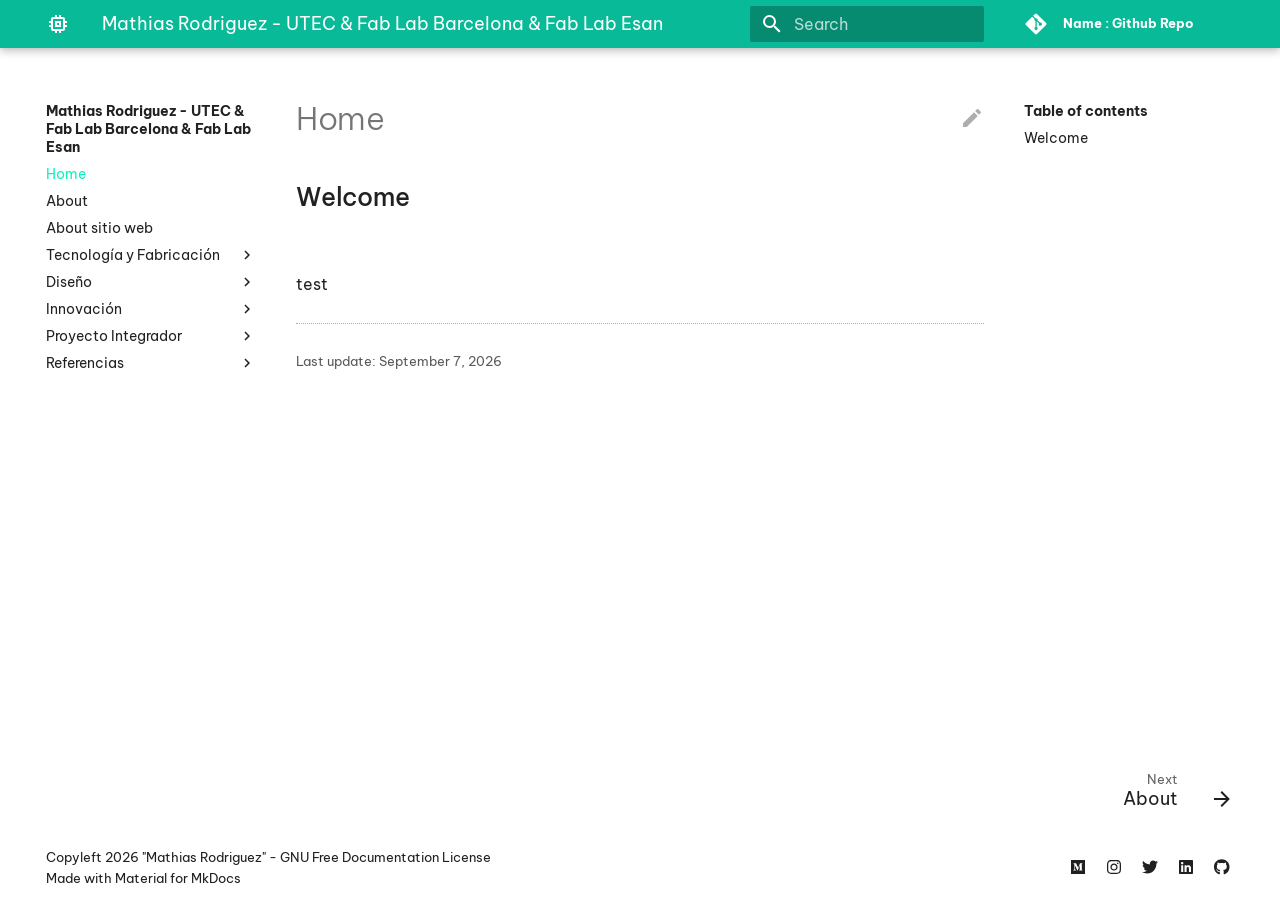
==== commit fa3d2b67: "Deployed 9b03c6f with MkDocs version: 1.6.1" ====
--- a/index.html
+++ b/index.html
@@ -502,7 +502,7 @@
                 
                 <h2 id="welcome">Welcome<a class="headerlink" href="#welcome" title="Permanent link">&para;</a></h2>
 <p><img alt="" src="../images/perezoso.jpg" /></p>
-<p>Lorem ipsum dolor sit amet, consectetur adipiscing elit, sed do eiusmod tempor incididunt ut labore et dolore magna aliqua. Ut enim ad minim veniam, quis nostrud exercitation ullamco laboris nisi ut aliquip ex ea commodo consequat. Duis aute irure dolor in reprehenderit in voluptate velit esse cillum dolore eu fugiat nulla pariatur. Excepteur sint occaecat cupidatat non proident, sunt in culpa qui officia deserunt mollit anim id est laborum.</p>
+<p>test</p>
                 
                   
                     
@@ -511,7 +511,7 @@
 <div class="md-source-date">
   <small>
     
-      Last update: <span class="git-revision-date-localized-plugin git-revision-date-localized-plugin-date" title="October 6, 2021 10:36:14 UTC">October 6, 2021</span>
+      Last update: <span class="git-revision-date-localized-plugin git-revision-date-localized-plugin-date" title="September 7, 2026 16:21:43 UTC">September 7, 2026</span>
     
   </small>
 </div>
